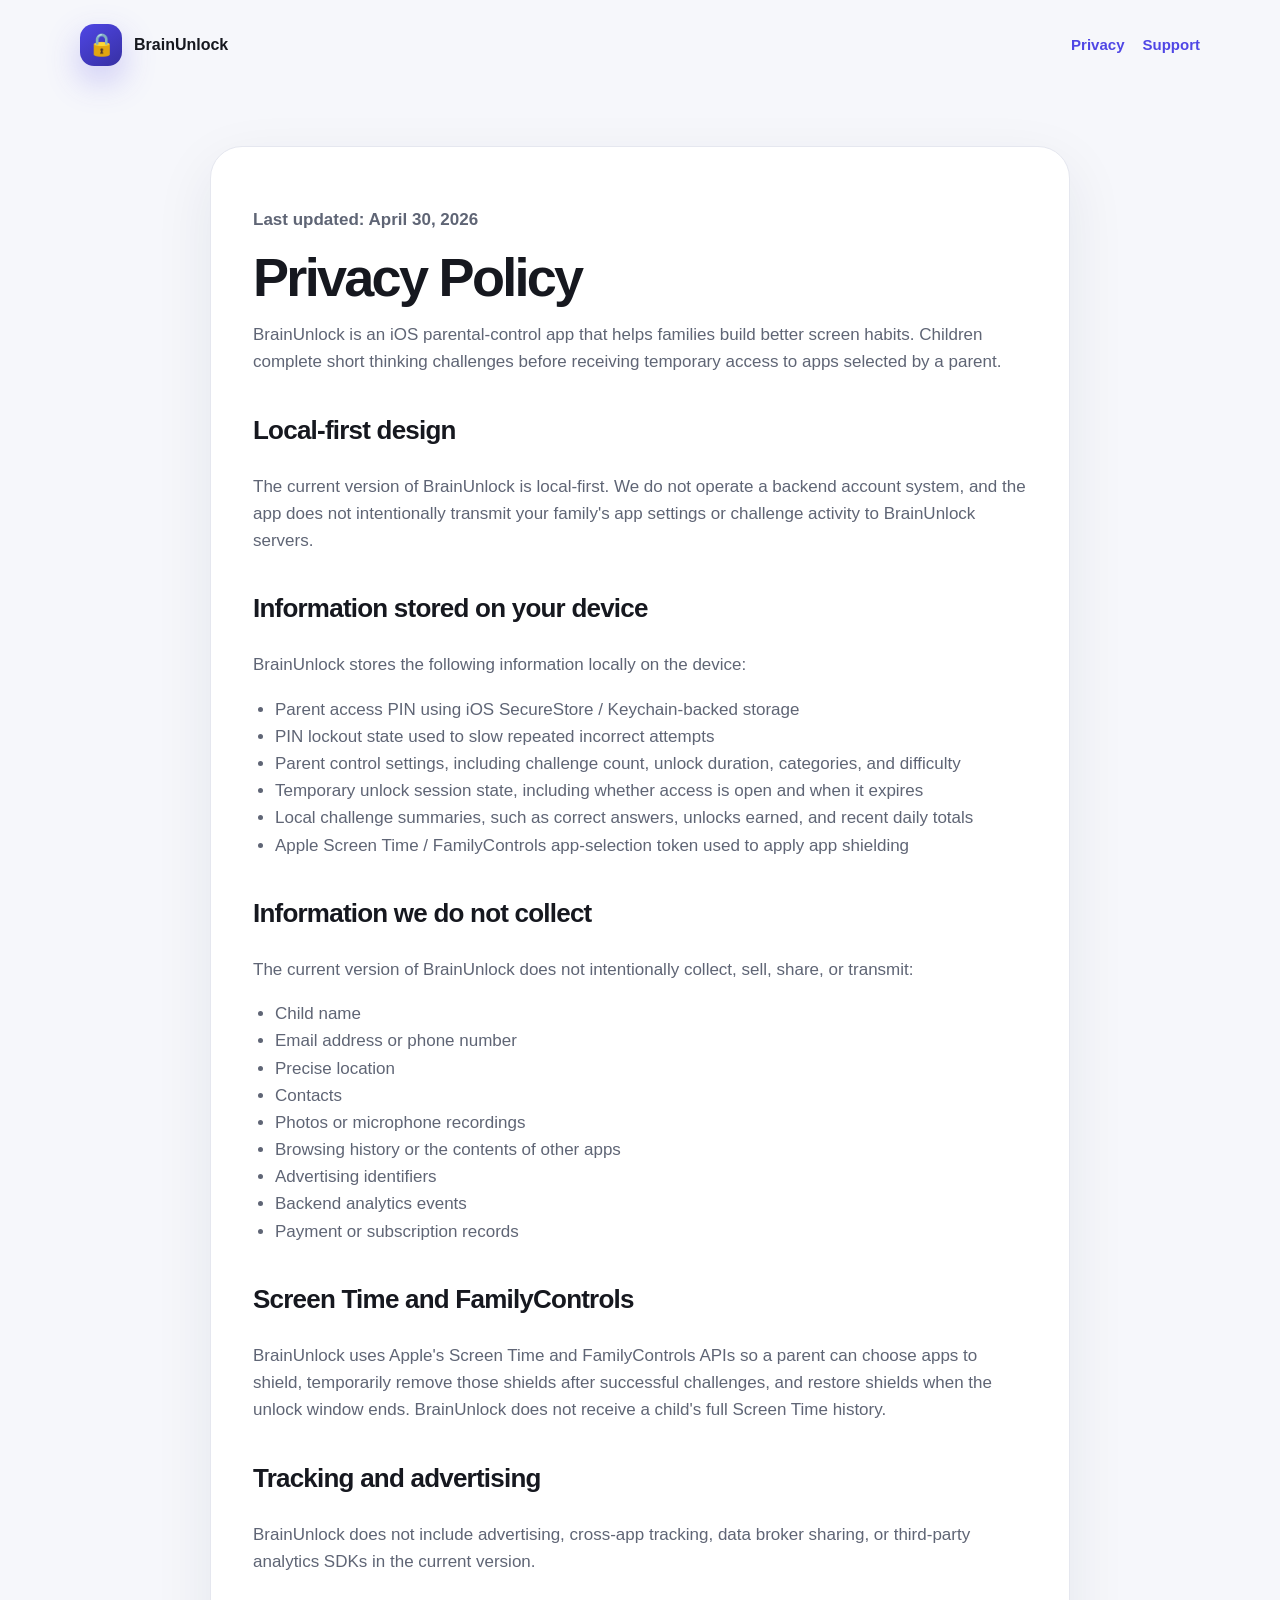
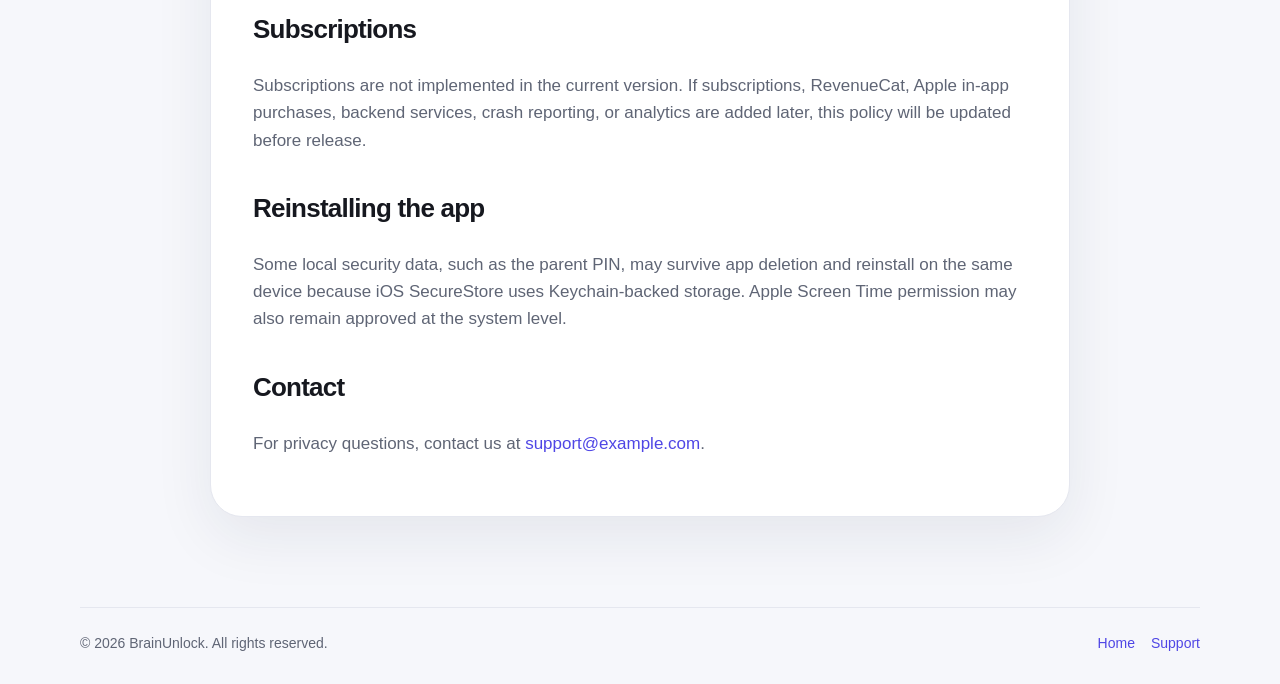
==== privacy.html @ 7a9edacd "Add BrainUnlock GitHub Pages site" ====
<!doctype html>
<html lang="en">
  <head>
    <meta charset="utf-8" />
    <meta name="viewport" content="width=device-width, initial-scale=1" />
    <meta
      name="description"
      content="BrainUnlock privacy policy for local-first parental controls and Screen Time permissions."
    />
    <title>Privacy Policy | BrainUnlock</title>
    <link rel="stylesheet" href="styles.css" />
  </head>
  <body class="policy-page">
    <header class="site-header">
      <a class="brand-lockup" href="index.html" aria-label="BrainUnlock home">
        <span class="logo-mark" aria-hidden="true">🔒</span>
        <span>BrainUnlock</span>
      </a>
      <nav class="nav-links" aria-label="Main navigation">
        <a href="privacy.html">Privacy</a>
        <a href="support.html">Support</a>
      </nav>
    </header>

    <main class="policy">
      <p class="updated">Last updated: April 30, 2026</p>
      <h1>Privacy Policy</h1>
      <p>
        BrainUnlock is an iOS parental-control app that helps families build
        better screen habits. Children complete short thinking challenges before
        receiving temporary access to apps selected by a parent.
      </p>

      <h2>Local-first design</h2>
      <p>
        The current version of BrainUnlock is local-first. We do not operate a
        backend account system, and the app does not intentionally transmit your
        family&apos;s app settings or challenge activity to BrainUnlock servers.
      </p>

      <h2>Information stored on your device</h2>
      <p>BrainUnlock stores the following information locally on the device:</p>
      <ul>
        <li>Parent access PIN using iOS SecureStore / Keychain-backed storage</li>
        <li>PIN lockout state used to slow repeated incorrect attempts</li>
        <li>Parent control settings, including challenge count, unlock duration, categories, and difficulty</li>
        <li>Temporary unlock session state, including whether access is open and when it expires</li>
        <li>Local challenge summaries, such as correct answers, unlocks earned, and recent daily totals</li>
        <li>Apple Screen Time / FamilyControls app-selection token used to apply app shielding</li>
      </ul>

      <h2>Information we do not collect</h2>
      <p>The current version of BrainUnlock does not intentionally collect, sell, share, or transmit:</p>
      <ul>
        <li>Child name</li>
        <li>Email address or phone number</li>
        <li>Precise location</li>
        <li>Contacts</li>
        <li>Photos or microphone recordings</li>
        <li>Browsing history or the contents of other apps</li>
        <li>Advertising identifiers</li>
        <li>Backend analytics events</li>
        <li>Payment or subscription records</li>
      </ul>

      <h2>Screen Time and FamilyControls</h2>
      <p>
        BrainUnlock uses Apple&apos;s Screen Time and FamilyControls APIs so a
        parent can choose apps to shield, temporarily remove those shields after
        successful challenges, and restore shields when the unlock window ends.
        BrainUnlock does not receive a child&apos;s full Screen Time history.
      </p>

      <h2>Tracking and advertising</h2>
      <p>
        BrainUnlock does not include advertising, cross-app tracking, data broker
        sharing, or third-party analytics SDKs in the current version.
      </p>

      <h2>Subscriptions</h2>
      <p>
        Subscriptions are not implemented in the current version. If subscriptions,
        RevenueCat, Apple in-app purchases, backend services, crash reporting, or
        analytics are added later, this policy will be updated before release.
      </p>

      <h2>Reinstalling the app</h2>
      <p>
        Some local security data, such as the parent PIN, may survive app deletion
        and reinstall on the same device because iOS SecureStore uses Keychain-backed
        storage. Apple Screen Time permission may also remain approved at the system level.
      </p>

      <h2>Contact</h2>
      <p>
        For privacy questions, contact us at
        <a href="mailto:support@example.com">support@example.com</a>.
      </p>
    </main>

    <footer class="site-footer">
      <span>© 2026 BrainUnlock. All rights reserved.</span>
      <span class="footer-links">
        <a href="index.html">Home</a>
        <a href="support.html">Support</a>
      </span>
    </footer>
  </body>
</html>
---- styles.css ----
:root {
  --brand: #4f46e5;
  --brand-dark: #3730a3;
  --brand-tint: #eef2ff;
  --warm: #f59e0b;
  --ink: #16181f;
  --muted: #5f6575;
  --soft: #f6f7fb;
  --card: #ffffff;
  --line: #e5e7ef;
  --success: #16a34a;
  --radius: 28px;
  --shadow: 0 24px 70px rgba(30, 41, 59, 0.12);
}

* {
  box-sizing: border-box;
}

body {
  margin: 0;
  color: var(--ink);
  background:
    radial-gradient(circle at top right, rgba(79, 70, 229, 0.13), transparent 34rem),
    radial-gradient(circle at 10% 20%, rgba(245, 158, 11, 0.1), transparent 24rem),
    var(--soft);
  font-family: ui-rounded, "SF Pro Rounded", "SF Pro Display", -apple-system, BlinkMacSystemFont, "Segoe UI", sans-serif;
  line-height: 1.6;
}

body.policy-page {
  background: var(--soft);
}

a {
  color: var(--brand);
  text-decoration: none;
}

a:hover {
  text-decoration: underline;
}

.site-header,
.hero,
.section,
.privacy-band-inner,
.site-footer {
  width: min(1120px, calc(100% - 40px));
  margin-left: auto;
  margin-right: auto;
}

.site-header {
  padding: 24px 0;
  display: flex;
  align-items: center;
  justify-content: space-between;
  gap: 20px;
}

.brand-lockup {
  display: flex;
  align-items: center;
  gap: 12px;
  font-weight: 800;
  color: var(--ink);
}

.logo-mark {
  width: 42px;
  height: 42px;
  border-radius: 14px;
  display: grid;
  place-items: center;
  color: white;
  font-size: 22px;
  background: linear-gradient(145deg, var(--brand), var(--brand-dark));
  box-shadow: 0 14px 34px rgba(79, 70, 229, 0.28);
}

.nav-links {
  display: flex;
  align-items: center;
  gap: 18px;
  font-size: 15px;
  font-weight: 700;
}

.hero {
  margin-top: 54px;
  display: grid;
  grid-template-columns: 1.1fr 0.9fr;
  gap: 48px;
  align-items: center;
}

.eyebrow {
  display: inline-flex;
  align-items: center;
  gap: 8px;
  padding: 8px 12px;
  border-radius: 999px;
  background: var(--brand-tint);
  color: var(--brand);
  font-weight: 800;
  font-size: 14px;
}

h1 {
  margin: 22px 0 18px;
  font-size: clamp(46px, 8vw, 84px);
  line-height: 0.95;
  letter-spacing: -0.06em;
}

.hero-copy {
  margin: 0 0 28px;
  max-width: 660px;
  color: var(--muted);
  font-size: clamp(18px, 2.6vw, 23px);
}

.cta-row {
  display: flex;
  flex-wrap: wrap;
  gap: 14px;
}

.button {
  display: inline-flex;
  align-items: center;
  justify-content: center;
  min-height: 52px;
  padding: 0 20px;
  border-radius: 999px;
  font-weight: 800;
  border: 1px solid transparent;
}

.button.primary {
  color: #fff;
  background: var(--brand);
  box-shadow: 0 16px 36px rgba(79, 70, 229, 0.28);
}

.button.secondary {
  color: var(--ink);
  background: rgba(255, 255, 255, 0.78);
  border-color: var(--line);
}

.phone-card {
  justify-self: center;
  width: min(360px, 100%);
  padding: 18px;
  border-radius: 46px;
  background: rgba(255, 255, 255, 0.72);
  border: 1px solid rgba(255, 255, 255, 0.9);
  box-shadow: var(--shadow);
}

.phone-screen {
  min-height: 620px;
  border-radius: 34px;
  padding: 26px;
  background:
    radial-gradient(circle at top right, rgba(79, 70, 229, 0.16), transparent 13rem),
    linear-gradient(180deg, #ffffff, #f8fafc);
  border: 1px solid var(--line);
}

.status-pill {
  width: fit-content;
  padding: 8px 12px;
  border-radius: 999px;
  color: var(--brand);
  background: var(--brand-tint);
  font-size: 13px;
  font-weight: 800;
}

.challenge-card {
  margin-top: 42px;
  padding: 28px;
  min-height: 250px;
  border-radius: 30px;
  background: #fff;
  border: 1px solid #e9ebf5;
  display: grid;
  place-items: center;
  text-align: center;
  box-shadow: 0 18px 46px rgba(30, 41, 59, 0.08);
}

.challenge-card strong {
  font-size: 30px;
  line-height: 1.16;
  letter-spacing: -0.04em;
}

.answer-lines {
  display: grid;
  gap: 12px;
  margin-top: 22px;
}

.answer-line {
  height: 48px;
  border-radius: 18px;
  background: #fff;
  border: 1px solid #e2e6f2;
}

.answer-line.active {
  border-color: rgba(79, 70, 229, 0.35);
  background: var(--brand-tint);
}

.section {
  margin-top: 88px;
}

.section-header {
  max-width: 720px;
  margin-bottom: 28px;
}

.section-header h2,
.policy h1 {
  margin: 0 0 12px;
  font-size: clamp(34px, 5vw, 54px);
  line-height: 1;
  letter-spacing: -0.05em;
}

.section-header p,
.policy p,
.policy li {
  color: var(--muted);
  font-size: 17px;
}

.grid {
  display: grid;
  grid-template-columns: repeat(3, 1fr);
  gap: 18px;
}

.card {
  padding: 26px;
  border-radius: var(--radius);
  background: rgba(255, 255, 255, 0.78);
  border: 1px solid rgba(229, 231, 239, 0.9);
  box-shadow: 0 16px 46px rgba(30, 41, 59, 0.07);
}

.card-icon {
  width: 46px;
  height: 46px;
  border-radius: 16px;
  display: grid;
  place-items: center;
  margin-bottom: 18px;
  color: var(--brand);
  background: var(--brand-tint);
  font-size: 22px;
}

.card h3 {
  margin: 0 0 8px;
  font-size: 22px;
  letter-spacing: -0.03em;
}

.card p {
  margin: 0;
  color: var(--muted);
}

.privacy-band {
  margin-top: 88px;
  padding: 56px 0;
  background: #fff;
  border-top: 1px solid var(--line);
  border-bottom: 1px solid var(--line);
}

.privacy-band-inner {
  display: grid;
  grid-template-columns: 0.85fr 1.15fr;
  gap: 36px;
}

.check-list {
  display: grid;
  gap: 12px;
  margin: 0;
  padding: 0;
  list-style: none;
}

.check-list li {
  padding: 14px 16px;
  border-radius: 18px;
  background: var(--soft);
  color: var(--ink);
  font-weight: 700;
}

.check-list li::before {
  content: "✓";
  color: var(--success);
  margin-right: 10px;
}

.policy {
  width: min(860px, calc(100% - 40px));
  margin: 56px auto 90px;
  padding: 42px;
  border-radius: 32px;
  background: #fff;
  border: 1px solid var(--line);
  box-shadow: 0 20px 60px rgba(30, 41, 59, 0.08);
}

.policy h2 {
  margin-top: 34px;
  font-size: 26px;
  letter-spacing: -0.03em;
}

.policy ul {
  padding-left: 22px;
}

.policy .updated {
  color: var(--muted);
  font-weight: 700;
}

.site-footer {
  margin-top: 80px;
  margin-bottom: 30px;
  padding-top: 24px;
  border-top: 1px solid var(--line);
  display: flex;
  justify-content: space-between;
  gap: 20px;
  color: var(--muted);
  font-size: 14px;
}

.footer-links {
  display: flex;
  gap: 16px;
}

@media (max-width: 860px) {
  .site-header,
  .site-footer {
    align-items: flex-start;
    flex-direction: column;
  }

  .hero,
  .privacy-band-inner {
    grid-template-columns: 1fr;
  }

  .hero {
    margin-top: 30px;
  }

  .grid {
    grid-template-columns: 1fr;
  }

  .phone-card {
    width: min(340px, 100%);
  }

  .phone-screen {
    min-height: 520px;
  }

  .policy {
    padding: 28px;
  }
}
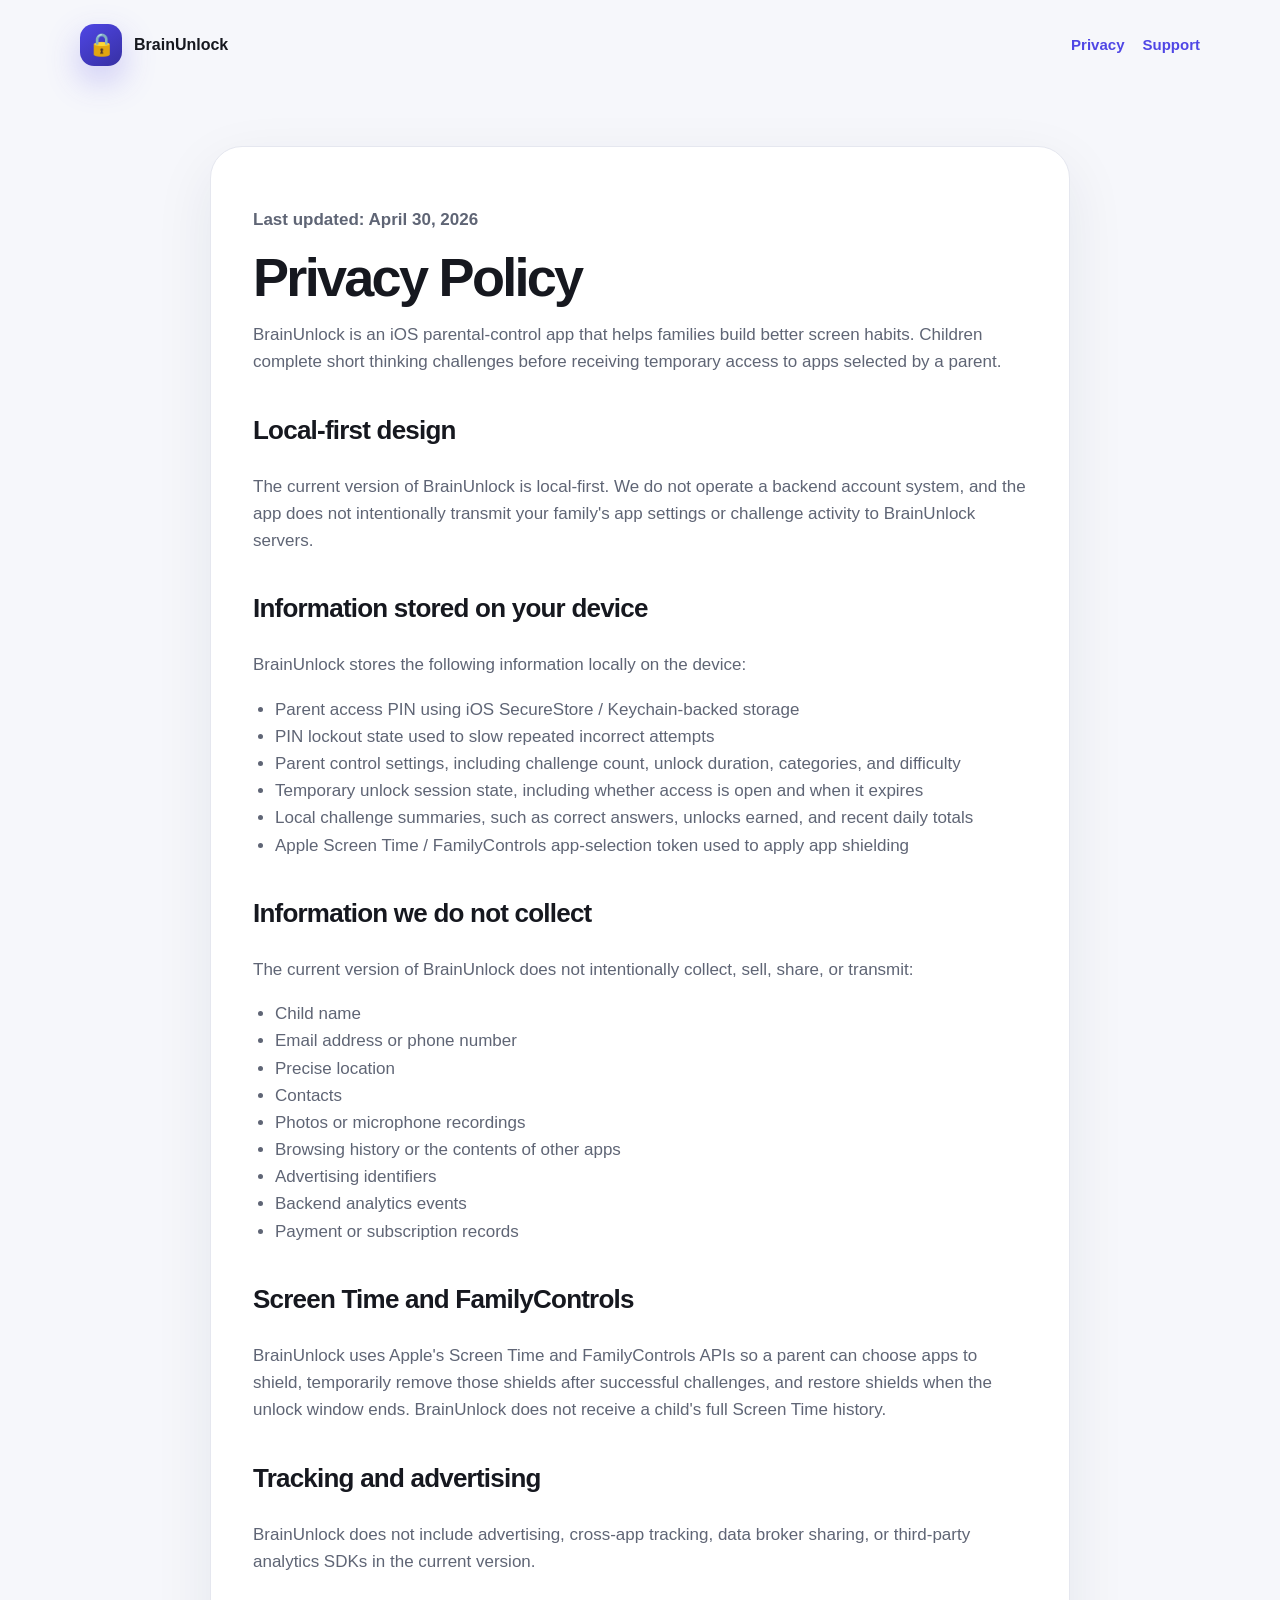
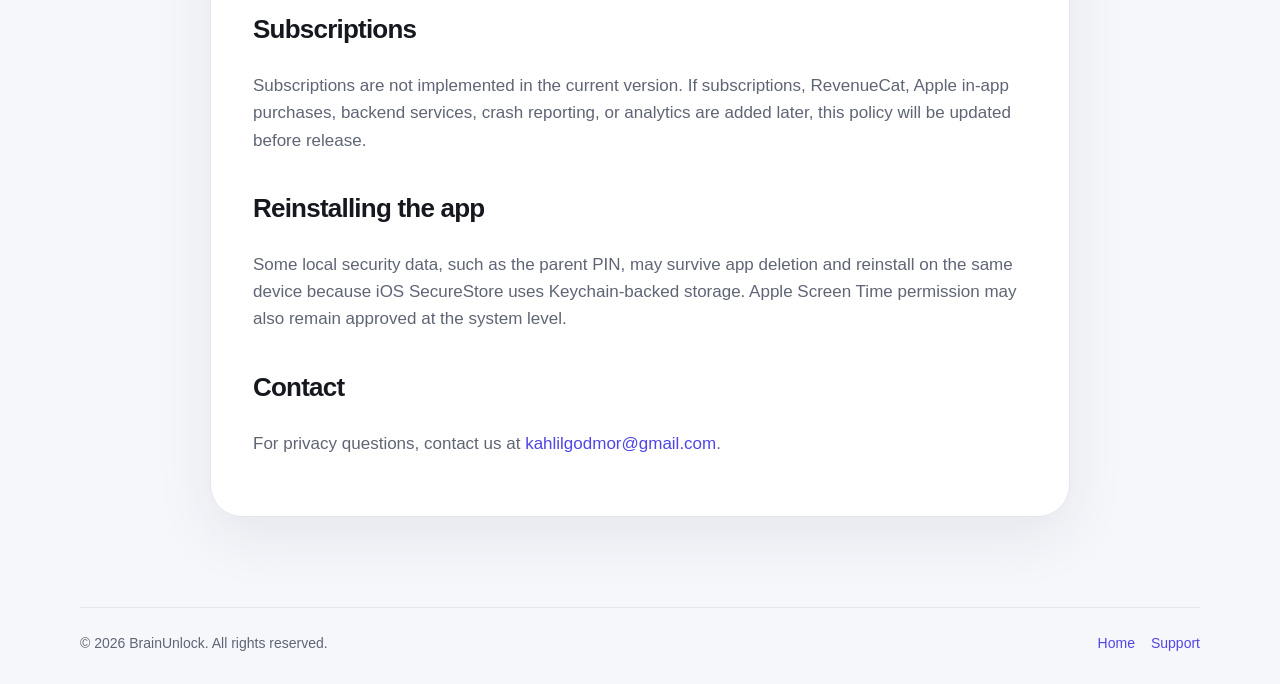
==== commit a126b1f2: "Update BrainUnlock support email" ====
--- a/privacy.html
+++ b/privacy.html
@@ -94,7 +94,7 @@
       <h2>Contact</h2>
       <p>
         For privacy questions, contact us at
-        <a href="mailto:support@example.com">support@example.com</a>.
+        <a href="mailto:kahlilgodmor@gmail.com">kahlilgodmor@gmail.com</a>.
       </p>
     </main>
 
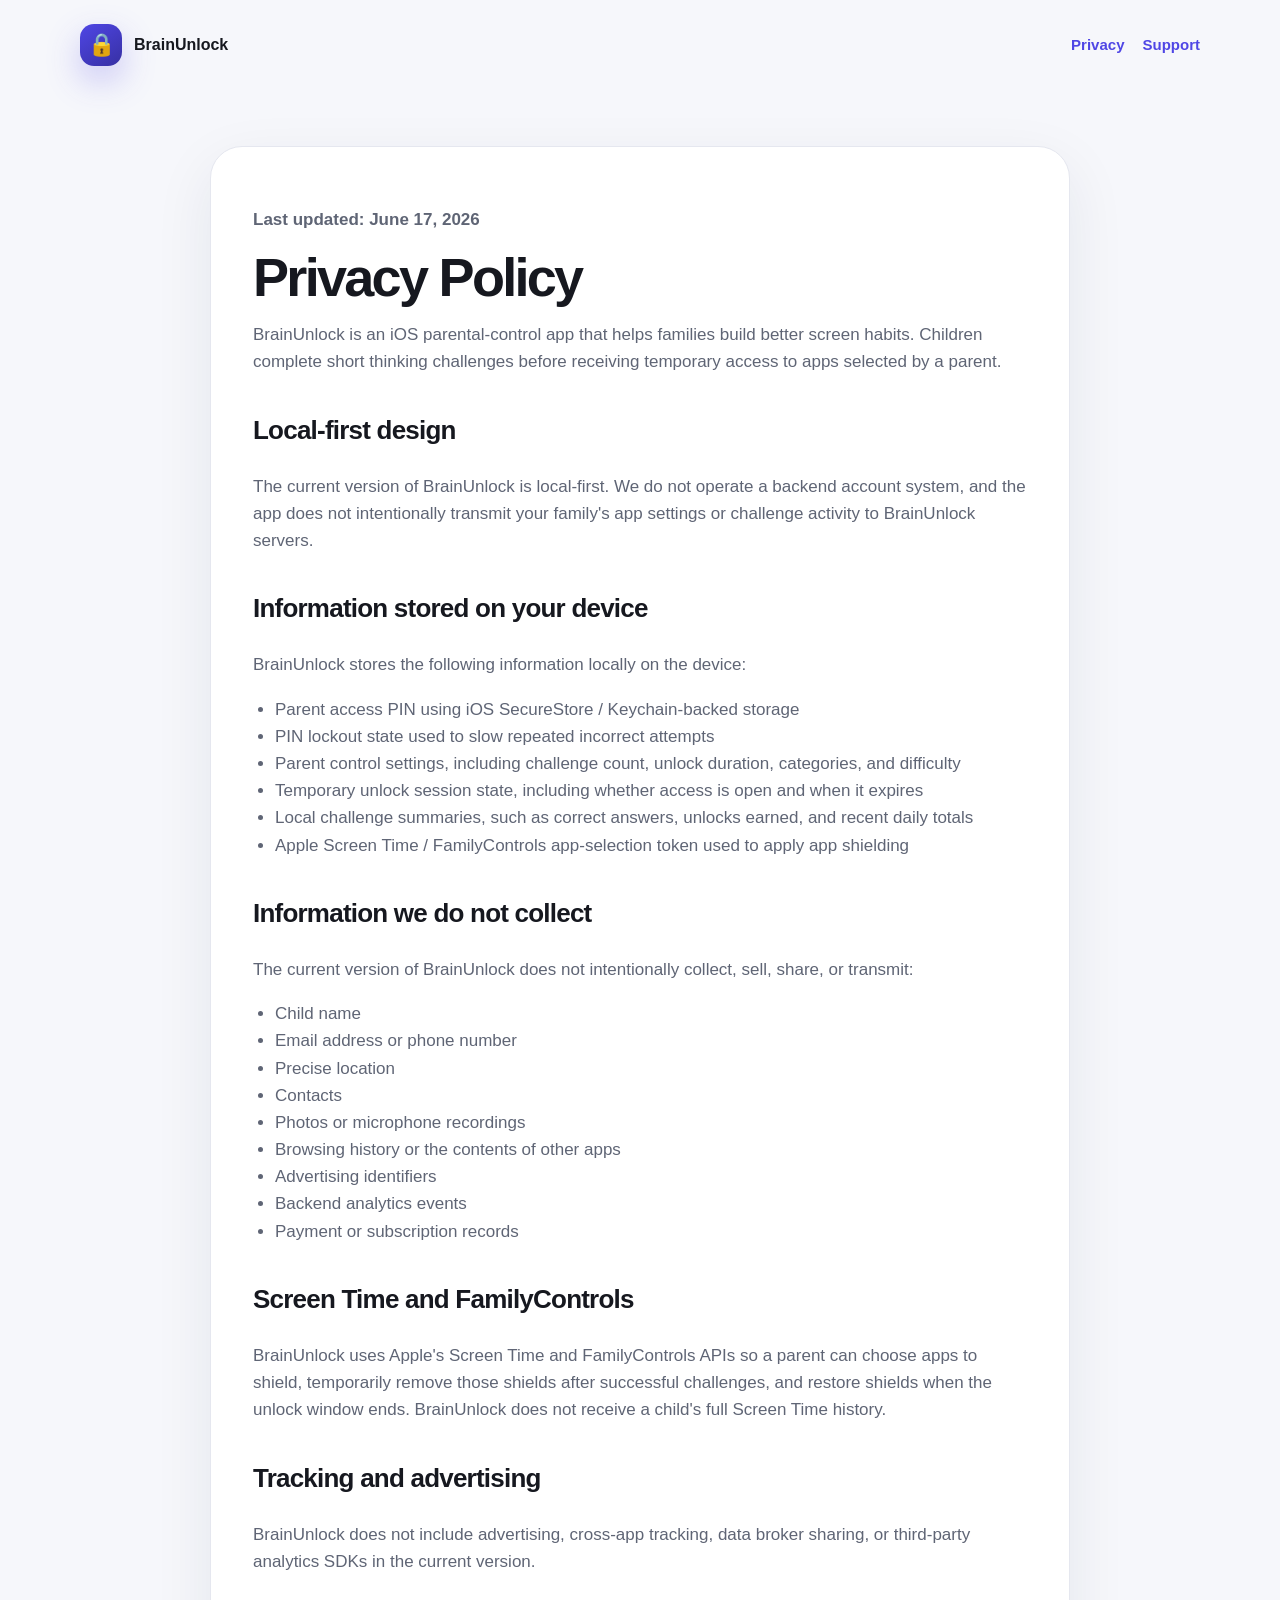
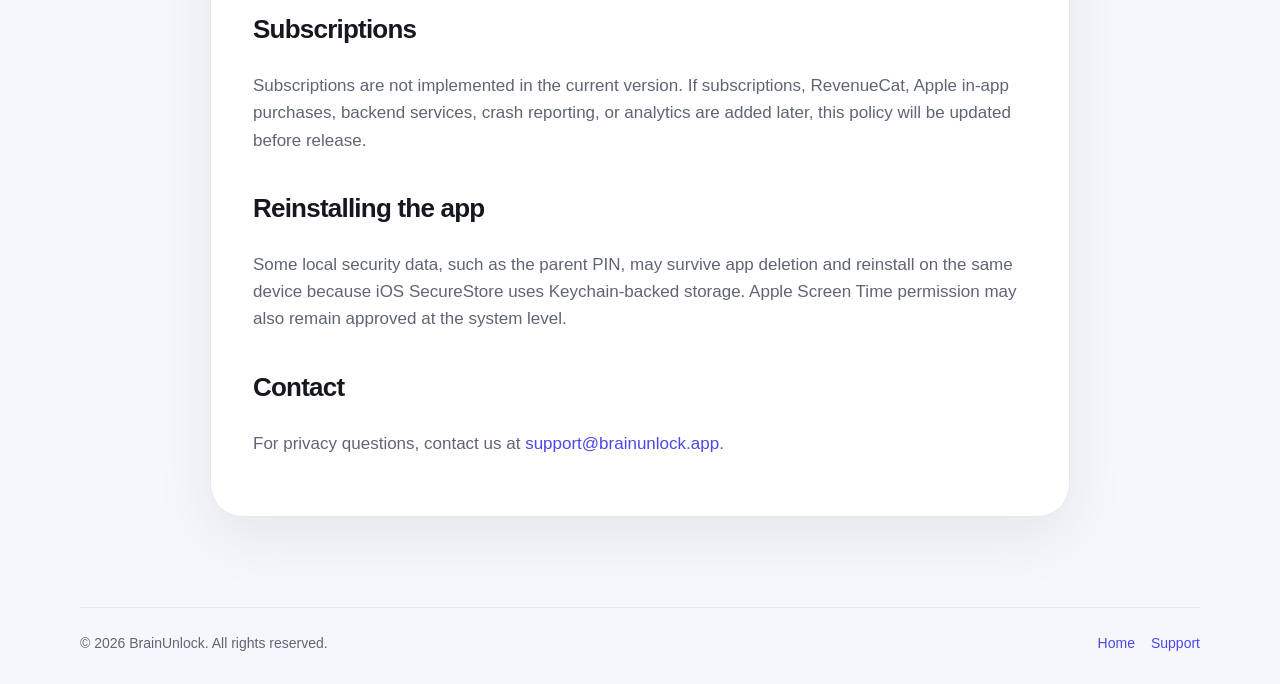
==== commit 61e1c17c: "Add App Store support page" ====
--- a/privacy.html
+++ b/privacy.html
@@ -23,7 +23,7 @@
     </header>
 
     <main class="policy">
-      <p class="updated">Last updated: April 30, 2026</p>
+      <p class="updated">Last updated: June 17, 2026</p>
       <h1>Privacy Policy</h1>
       <p>
         BrainUnlock is an iOS parental-control app that helps families build
@@ -94,7 +94,7 @@
       <h2>Contact</h2>
       <p>
         For privacy questions, contact us at
-        <a href="mailto:kahlilgodmor@gmail.com">kahlilgodmor@gmail.com</a>.
+        <a href="mailto:support@brainunlock.app">support@brainunlock.app</a>.
       </p>
     </main>
 
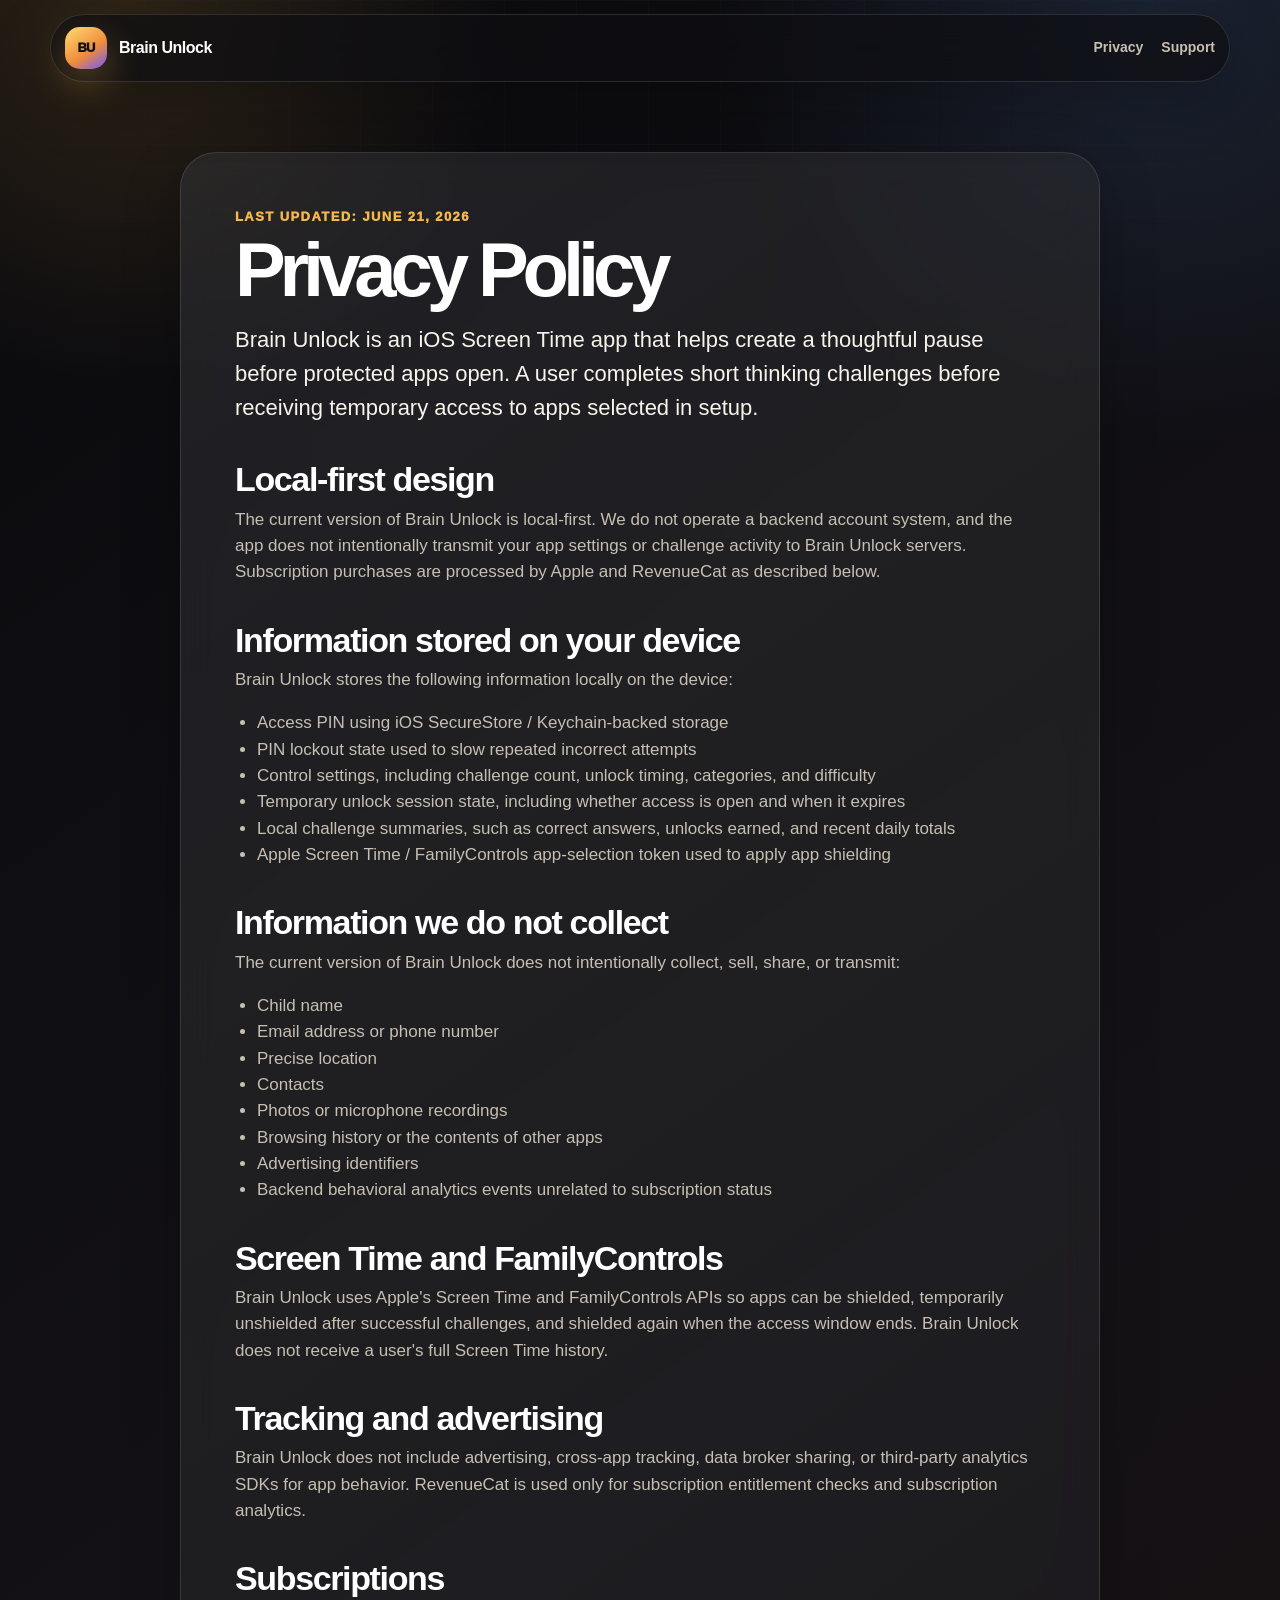
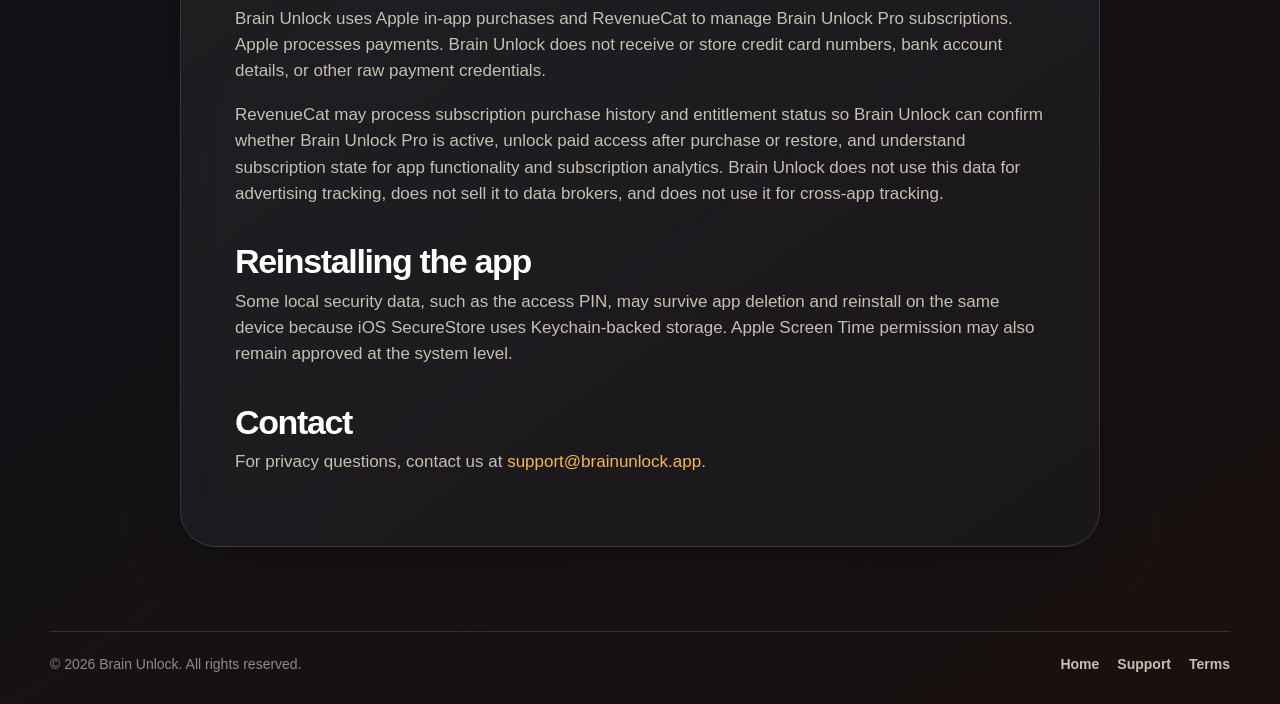
==== commit ee00f7a4: "Polish public website and custom domain" ====
--- a/privacy.html
+++ b/privacy.html
@@ -5,52 +5,54 @@
     <meta name="viewport" content="width=device-width, initial-scale=1" />
     <meta
       name="description"
-      content="BrainUnlock privacy policy for local-first parental controls and Screen Time permissions."
+      content="Brain Unlock privacy policy for local-first Screen Time controls, subscriptions, and protected app settings."
     />
-    <title>Privacy Policy | BrainUnlock</title>
+    <link rel="canonical" href="https://www.brainunlock.app/privacy.html" />
+    <title>Privacy Policy | Brain Unlock</title>
     <link rel="stylesheet" href="styles.css" />
   </head>
   <body class="policy-page">
     <header class="site-header">
-      <a class="brand-lockup" href="index.html" aria-label="BrainUnlock home">
-        <span class="logo-mark" aria-hidden="true">🔒</span>
-        <span>BrainUnlock</span>
+      <a class="brand-lockup" href="https://www.brainunlock.app/" aria-label="Brain Unlock home">
+        <span class="logo-mark" aria-hidden="true">BU</span>
+        <span>Brain Unlock</span>
       </a>
       <nav class="nav-links" aria-label="Main navigation">
-        <a href="privacy.html">Privacy</a>
-        <a href="support.html">Support</a>
+        <a href="https://www.brainunlock.app/privacy.html">Privacy</a>
+        <a href="https://www.brainunlock.app/support.html">Support</a>
       </nav>
     </header>
 
     <main class="policy">
-      <p class="updated">Last updated: June 17, 2026</p>
+      <p class="updated">Last updated: June 21, 2026</p>
       <h1>Privacy Policy</h1>
-      <p>
-        BrainUnlock is an iOS parental-control app that helps families build
-        better screen habits. Children complete short thinking challenges before
-        receiving temporary access to apps selected by a parent.
+      <p class="lead">
+        Brain Unlock is an iOS Screen Time app that helps create a thoughtful
+        pause before protected apps open. A user completes short thinking
+        challenges before receiving temporary access to apps selected in setup.
       </p>
 
       <h2>Local-first design</h2>
       <p>
-        The current version of BrainUnlock is local-first. We do not operate a
+        The current version of Brain Unlock is local-first. We do not operate a
         backend account system, and the app does not intentionally transmit your
-        family&apos;s app settings or challenge activity to BrainUnlock servers.
+        app settings or challenge activity to Brain Unlock servers. Subscription
+        purchases are processed by Apple and RevenueCat as described below.
       </p>
 
       <h2>Information stored on your device</h2>
-      <p>BrainUnlock stores the following information locally on the device:</p>
+      <p>Brain Unlock stores the following information locally on the device:</p>
       <ul>
-        <li>Parent access PIN using iOS SecureStore / Keychain-backed storage</li>
+        <li>Access PIN using iOS SecureStore / Keychain-backed storage</li>
         <li>PIN lockout state used to slow repeated incorrect attempts</li>
-        <li>Parent control settings, including challenge count, unlock duration, categories, and difficulty</li>
+        <li>Control settings, including challenge count, unlock timing, categories, and difficulty</li>
         <li>Temporary unlock session state, including whether access is open and when it expires</li>
         <li>Local challenge summaries, such as correct answers, unlocks earned, and recent daily totals</li>
         <li>Apple Screen Time / FamilyControls app-selection token used to apply app shielding</li>
       </ul>
 
       <h2>Information we do not collect</h2>
-      <p>The current version of BrainUnlock does not intentionally collect, sell, share, or transmit:</p>
+      <p>The current version of Brain Unlock does not intentionally collect, sell, share, or transmit:</p>
       <ul>
         <li>Child name</li>
         <li>Email address or phone number</li>
@@ -59,36 +61,46 @@
         <li>Photos or microphone recordings</li>
         <li>Browsing history or the contents of other apps</li>
         <li>Advertising identifiers</li>
-        <li>Backend analytics events</li>
-        <li>Payment or subscription records</li>
+        <li>Backend behavioral analytics events unrelated to subscription status</li>
       </ul>
 
       <h2>Screen Time and FamilyControls</h2>
       <p>
-        BrainUnlock uses Apple&apos;s Screen Time and FamilyControls APIs so a
-        parent can choose apps to shield, temporarily remove those shields after
-        successful challenges, and restore shields when the unlock window ends.
-        BrainUnlock does not receive a child&apos;s full Screen Time history.
+        Brain Unlock uses Apple's Screen Time and FamilyControls APIs so apps can
+        be shielded, temporarily unshielded after successful challenges, and
+        shielded again when the access window ends. Brain Unlock does not receive
+        a user's full Screen Time history.
       </p>
 
       <h2>Tracking and advertising</h2>
       <p>
-        BrainUnlock does not include advertising, cross-app tracking, data broker
-        sharing, or third-party analytics SDKs in the current version.
+        Brain Unlock does not include advertising, cross-app tracking, data broker
+        sharing, or third-party analytics SDKs for app behavior. RevenueCat is
+        used only for subscription entitlement checks and subscription analytics.
       </p>
 
       <h2>Subscriptions</h2>
       <p>
-        Subscriptions are not implemented in the current version. If subscriptions,
-        RevenueCat, Apple in-app purchases, backend services, crash reporting, or
-        analytics are added later, this policy will be updated before release.
+        Brain Unlock uses Apple in-app purchases and RevenueCat to manage Brain
+        Unlock Pro subscriptions. Apple processes payments. Brain Unlock does not
+        receive or store credit card numbers, bank account details, or other raw
+        payment credentials.
+      </p>
+      <p>
+        RevenueCat may process subscription purchase history and entitlement
+        status so Brain Unlock can confirm whether Brain Unlock Pro is active,
+        unlock paid access after purchase or restore, and understand subscription
+        state for app functionality and subscription analytics. Brain Unlock does
+        not use this data for advertising tracking, does not sell it to data
+        brokers, and does not use it for cross-app tracking.
       </p>
 
       <h2>Reinstalling the app</h2>
       <p>
-        Some local security data, such as the parent PIN, may survive app deletion
-        and reinstall on the same device because iOS SecureStore uses Keychain-backed
-        storage. Apple Screen Time permission may also remain approved at the system level.
+        Some local security data, such as the access PIN, may survive app deletion
+        and reinstall on the same device because iOS SecureStore uses
+        Keychain-backed storage. Apple Screen Time permission may also remain
+        approved at the system level.
       </p>
 
       <h2>Contact</h2>
@@ -99,10 +111,11 @@
     </main>
 
     <footer class="site-footer">
-      <span>© 2026 BrainUnlock. All rights reserved.</span>
+      <span>© 2026 Brain Unlock. All rights reserved.</span>
       <span class="footer-links">
-        <a href="index.html">Home</a>
-        <a href="support.html">Support</a>
+        <a href="https://www.brainunlock.app/">Home</a>
+        <a href="https://www.brainunlock.app/support.html">Support</a>
+        <a href="https://www.apple.com/legal/internet-services/itunes/dev/stdeula/">Terms</a>
       </span>
     </footer>
   </body>
--- a/styles.css
+++ b/styles.css
@@ -1,39 +1,70 @@
 :root {
-  --brand: #4f46e5;
-  --brand-dark: #3730a3;
-  --brand-tint: #eef2ff;
-  --warm: #f59e0b;
-  --ink: #16181f;
-  --muted: #5f6575;
-  --soft: #f6f7fb;
-  --card: #ffffff;
-  --line: #e5e7ef;
-  --success: #16a34a;
-  --radius: 28px;
-  --shadow: 0 24px 70px rgba(30, 41, 59, 0.12);
+  --ink: #f8f4ec;
+  --ink-strong: #ffffff;
+  --muted: #c7bfb2;
+  --muted-2: #918a81;
+  --deep: #0d0d10;
+  --deep-2: #15131a;
+  --panel: rgba(30, 29, 35, 0.78);
+  --panel-strong: rgba(245, 238, 225, 0.08);
+  --line: rgba(255, 255, 255, 0.12);
+  --line-strong: rgba(255, 255, 255, 0.22);
+  --gold: #f7b84b;
+  --gold-2: #f38d3d;
+  --blue: #67a9ff;
+  --green: #74df93;
+  --purple: #8f7cff;
+  --paper: #fffaf0;
+  --paper-ink: #171512;
+  --paper-muted: #625a50;
+  --radius-xl: 34px;
+  --radius-lg: 24px;
+  --radius-md: 18px;
+  --shadow: 0 28px 90px rgba(0, 0, 0, 0.38);
 }
 
 * {
   box-sizing: border-box;
+}
+
+html {
+  scroll-behavior: smooth;
 }
 
 body {
   margin: 0;
   color: var(--ink);
   background:
-    radial-gradient(circle at top right, rgba(79, 70, 229, 0.13), transparent 34rem),
-    radial-gradient(circle at 10% 20%, rgba(245, 158, 11, 0.1), transparent 24rem),
-    var(--soft);
+    radial-gradient(circle at 12% 2%, rgba(247, 184, 75, 0.18), transparent 28rem),
+    radial-gradient(circle at 92% 8%, rgba(103, 169, 255, 0.22), transparent 32rem),
+    radial-gradient(circle at 78% 72%, rgba(143, 124, 255, 0.12), transparent 30rem),
+    linear-gradient(145deg, #09090c 0%, #111016 48%, #1a120f 100%);
   font-family: ui-rounded, "SF Pro Rounded", "SF Pro Display", -apple-system, BlinkMacSystemFont, "Segoe UI", sans-serif;
-  line-height: 1.6;
+  line-height: 1.55;
+  min-height: 100vh;
+}
+
+body::before {
+  content: "";
+  position: fixed;
+  inset: 0;
+  pointer-events: none;
+  background:
+    linear-gradient(rgba(255, 255, 255, 0.026) 1px, transparent 1px),
+    linear-gradient(90deg, rgba(255, 255, 255, 0.02) 1px, transparent 1px);
+  background-size: 72px 72px;
+  mask-image: radial-gradient(circle at 50% 0%, black, transparent 72%);
 }
 
 body.policy-page {
-  background: var(--soft);
+  background:
+    radial-gradient(circle at 10% 0%, rgba(247, 184, 75, 0.15), transparent 24rem),
+    radial-gradient(circle at 90% 0%, rgba(103, 169, 255, 0.14), transparent 28rem),
+    linear-gradient(145deg, #0a0a0d, #141217 60%, #19110f);
 }
 
 a {
-  color: var(--brand);
+  color: var(--gold);
   text-decoration: none;
 }
 
@@ -44,87 +75,153 @@
 .site-header,
 .hero,
 .section,
-.privacy-band-inner,
 .site-footer {
-  width: min(1120px, calc(100% - 40px));
+  width: min(1180px, calc(100% - 40px));
   margin-left: auto;
   margin-right: auto;
 }
 
 .site-header {
-  padding: 24px 0;
+  position: sticky;
+  top: 14px;
+  z-index: 10;
+  margin-top: 14px;
+  padding: 12px 14px;
   display: flex;
   align-items: center;
   justify-content: space-between;
   gap: 20px;
+  border: 1px solid var(--line);
+  border-radius: 999px;
+  background: rgba(15, 14, 18, 0.72);
+  box-shadow: 0 18px 60px rgba(0, 0, 0, 0.26);
+  backdrop-filter: blur(18px);
 }
 
 .brand-lockup {
   display: flex;
   align-items: center;
   gap: 12px;
-  font-weight: 800;
-  color: var(--ink);
+  color: var(--ink-strong);
+  font-weight: 900;
+  letter-spacing: -0.03em;
 }
 
 .logo-mark {
   width: 42px;
   height: 42px;
-  border-radius: 14px;
+  border-radius: 15px;
   display: grid;
   place-items: center;
-  color: white;
-  font-size: 22px;
-  background: linear-gradient(145deg, var(--brand), var(--brand-dark));
-  box-shadow: 0 14px 34px rgba(79, 70, 229, 0.28);
-}
-
-.nav-links {
+  color: #111016;
+  font-size: 13px;
+  font-weight: 950;
+  letter-spacing: -0.07em;
+  background: linear-gradient(145deg, #ffdc74, #f08c3b 58%, #7058ff);
+  box-shadow: 0 14px 36px rgba(247, 184, 75, 0.32);
+}
+
+.nav-links,
+.footer-links {
   display: flex;
   align-items: center;
   gap: 18px;
-  font-size: 15px;
-  font-weight: 700;
+  font-size: 14px;
+  font-weight: 800;
+}
+
+.nav-links a {
+  color: var(--muted);
+}
+
+.nav-links a:hover {
+  color: var(--ink-strong);
 }
 
 .hero {
-  margin-top: 54px;
-  display: grid;
-  grid-template-columns: 1.1fr 0.9fr;
-  gap: 48px;
+  min-height: min(720px, calc(100vh - 88px));
+  padding: 74px 0 54px;
+  display: grid;
+  grid-template-columns: 0.92fr 1.08fr;
+  gap: 52px;
   align-items: center;
+}
+
+.hero-copy-block {
+  position: relative;
+  z-index: 2;
 }
 
 .eyebrow {
   display: inline-flex;
   align-items: center;
-  gap: 8px;
-  padding: 8px 12px;
+  gap: 9px;
+  padding: 9px 13px;
+  border: 1px solid rgba(247, 184, 75, 0.34);
   border-radius: 999px;
-  background: var(--brand-tint);
-  color: var(--brand);
-  font-weight: 800;
-  font-size: 14px;
+  color: #ffd879;
+  background: rgba(247, 184, 75, 0.12);
+  font-size: 13px;
+  font-weight: 950;
+  letter-spacing: 0.08em;
+  text-transform: uppercase;
+}
+
+.eyebrow::before {
+  content: "";
+  width: 8px;
+  height: 8px;
+  border-radius: 999px;
+  background: var(--gold);
+  box-shadow: 0 0 20px rgba(247, 184, 75, 0.75);
+}
+
+.eyebrow.subtle {
+  color: var(--muted);
+  background: rgba(255, 255, 255, 0.06);
+  border-color: var(--line);
+}
+
+h1,
+h2,
+h3,
+p {
+  margin-top: 0;
 }
 
 h1 {
-  margin: 22px 0 18px;
-  font-size: clamp(46px, 8vw, 84px);
-  line-height: 0.95;
+  margin: 24px 0 22px;
+  max-width: 720px;
+  color: var(--ink-strong);
+  font-size: clamp(50px, 7vw, 88px);
+  line-height: 0.92;
+  letter-spacing: -0.08em;
+}
+
+h2 {
+  color: var(--ink-strong);
+  font-size: clamp(36px, 5vw, 62px);
+  line-height: 0.98;
   letter-spacing: -0.06em;
 }
 
+h3 {
+  color: var(--ink-strong);
+  font-size: 22px;
+  letter-spacing: -0.04em;
+}
+
 .hero-copy {
-  margin: 0 0 28px;
-  max-width: 660px;
+  max-width: 690px;
   color: var(--muted);
-  font-size: clamp(18px, 2.6vw, 23px);
+  font-size: clamp(18px, 2vw, 23px);
 }
 
 .cta-row {
   display: flex;
   flex-wrap: wrap;
   gap: 14px;
+  margin-top: 30px;
 }
 
 .button {
@@ -132,164 +229,259 @@
   align-items: center;
   justify-content: center;
   min-height: 52px;
-  padding: 0 20px;
+  padding: 0 22px;
   border-radius: 999px;
-  font-weight: 800;
+  font-weight: 950;
+  letter-spacing: -0.02em;
   border: 1px solid transparent;
 }
 
 .button.primary {
-  color: #fff;
-  background: var(--brand);
-  box-shadow: 0 16px 36px rgba(79, 70, 229, 0.28);
+  color: #171008;
+  background: linear-gradient(135deg, #ffda73, #f48c3f);
+  box-shadow: 0 18px 42px rgba(243, 141, 61, 0.32);
 }
 
 .button.secondary {
   color: var(--ink);
-  background: rgba(255, 255, 255, 0.78);
-  border-color: var(--line);
-}
-
-.phone-card {
-  justify-self: center;
-  width: min(360px, 100%);
-  padding: 18px;
-  border-radius: 46px;
-  background: rgba(255, 255, 255, 0.72);
-  border: 1px solid rgba(255, 255, 255, 0.9);
-  box-shadow: var(--shadow);
-}
-
-.phone-screen {
-  min-height: 620px;
-  border-radius: 34px;
-  padding: 26px;
-  background:
-    radial-gradient(circle at top right, rgba(79, 70, 229, 0.16), transparent 13rem),
-    linear-gradient(180deg, #ffffff, #f8fafc);
+  background: rgba(255, 255, 255, 0.07);
+  border-color: var(--line-strong);
+}
+
+.trust-row {
+  margin-top: 26px;
+  display: flex;
+  flex-wrap: wrap;
+  gap: 10px;
+}
+
+.trust-row span {
+  padding: 9px 11px;
+  border-radius: 999px;
+  color: var(--muted);
+  background: rgba(255, 255, 255, 0.06);
   border: 1px solid var(--line);
-}
-
-.status-pill {
-  width: fit-content;
-  padding: 8px 12px;
-  border-radius: 999px;
-  color: var(--brand);
-  background: var(--brand-tint);
   font-size: 13px;
   font-weight: 800;
 }
 
-.challenge-card {
-  margin-top: 42px;
-  padding: 28px;
-  min-height: 250px;
-  border-radius: 30px;
-  background: #fff;
-  border: 1px solid #e9ebf5;
-  display: grid;
-  place-items: center;
+.hero-visual {
+  position: relative;
+  min-height: 540px;
+  border-radius: 44px;
+  overflow: hidden;
+  background: rgba(255, 255, 255, 0.06);
+  border: 1px solid var(--line);
+  box-shadow: var(--shadow);
+}
+
+.hero-visual img {
+  width: 100%;
+  height: 100%;
+  min-height: 540px;
+  object-fit: cover;
+  display: block;
+}
+
+.hero-visual::after {
+  content: "";
+  position: absolute;
+  inset: 0;
+  pointer-events: none;
+  background:
+    linear-gradient(180deg, transparent 55%, rgba(0, 0, 0, 0.35)),
+    radial-gradient(circle at 50% 12%, transparent, rgba(0, 0, 0, 0.08));
+}
+
+.floating-card {
+  position: absolute;
+  z-index: 2;
+  max-width: 260px;
+  padding: 16px;
+  border-radius: 22px;
+  background: rgba(15, 14, 18, 0.72);
+  border: 1px solid var(--line-strong);
+  box-shadow: 0 20px 56px rgba(0, 0, 0, 0.38);
+  backdrop-filter: blur(18px);
+}
+
+.floating-card strong {
+  display: block;
+  margin-top: 5px;
+  color: var(--ink-strong);
+  line-height: 1.18;
+}
+
+.top-card {
+  top: 26px;
+  left: 26px;
+}
+
+.bottom-card {
+  right: 26px;
+  bottom: 26px;
+}
+
+.mini-label {
+  display: inline-block;
+  color: var(--gold);
+  font-size: 12px;
+  font-weight: 950;
+  letter-spacing: 0.08em;
+  text-transform: uppercase;
+}
+
+.section {
+  margin-top: 90px;
+}
+
+.section-header {
+  max-width: 760px;
+  margin-bottom: 30px;
+}
+
+.section-header.centered {
+  margin-left: auto;
+  margin-right: auto;
   text-align: center;
-  box-shadow: 0 18px 46px rgba(30, 41, 59, 0.08);
-}
-
-.challenge-card strong {
-  font-size: 30px;
-  line-height: 1.16;
-  letter-spacing: -0.04em;
-}
-
-.answer-lines {
-  display: grid;
-  gap: 12px;
-  margin-top: 22px;
-}
-
-.answer-line {
-  height: 48px;
-  border-radius: 18px;
-  background: #fff;
-  border: 1px solid #e2e6f2;
-}
-
-.answer-line.active {
-  border-color: rgba(79, 70, 229, 0.35);
-  background: var(--brand-tint);
-}
-
-.section {
-  margin-top: 88px;
-}
-
-.section-header {
-  max-width: 720px;
-  margin-bottom: 28px;
-}
-
-.section-header h2,
-.policy h1 {
-  margin: 0 0 12px;
-  font-size: clamp(34px, 5vw, 54px);
-  line-height: 1;
-  letter-spacing: -0.05em;
 }
 
 .section-header p,
+.step-card p,
+.feature-card p,
+.privacy-band p,
 .policy p,
 .policy li {
   color: var(--muted);
   font-size: 17px;
 }
 
-.grid {
-  display: grid;
-  grid-template-columns: repeat(3, 1fr);
-  gap: 18px;
-}
-
-.card {
+.split-section {
+  display: grid;
+  grid-template-columns: 0.88fr 1.12fr;
+  gap: 42px;
+  align-items: start;
+}
+
+.sticky-copy {
+  position: sticky;
+  top: 120px;
+}
+
+.steps {
+  display: grid;
+  gap: 14px;
+}
+
+.step-card,
+.feature-card,
+.policy,
+.support-callout {
+  border: 1px solid var(--line);
+  background:
+    linear-gradient(145deg, rgba(255, 255, 255, 0.085), rgba(255, 255, 255, 0.035)),
+    rgba(15, 14, 18, 0.52);
+  box-shadow: 0 18px 58px rgba(0, 0, 0, 0.22);
+  backdrop-filter: blur(18px);
+}
+
+.step-card {
+  padding: 24px;
+  border-radius: var(--radius-lg);
+  display: grid;
+  grid-template-columns: auto 1fr;
+  column-gap: 18px;
+}
+
+.step-card span {
+  grid-row: span 2;
+  width: 48px;
+  height: 48px;
+  border-radius: 16px;
+  display: grid;
+  place-items: center;
+  color: #171008;
+  background: linear-gradient(135deg, #ffdc75, #f48c3f);
+  font-weight: 950;
+}
+
+.step-card h3,
+.feature-card h3 {
+  margin-bottom: 7px;
+}
+
+.step-card p,
+.feature-card p {
+  margin-bottom: 0;
+}
+
+.feature-grid {
+  display: grid;
+  grid-template-columns: repeat(3, minmax(0, 1fr));
+  gap: 16px;
+}
+
+.feature-card {
+  min-height: 260px;
   padding: 26px;
-  border-radius: var(--radius);
-  background: rgba(255, 255, 255, 0.78);
-  border: 1px solid rgba(229, 231, 239, 0.9);
-  box-shadow: 0 16px 46px rgba(30, 41, 59, 0.07);
+  border-radius: var(--radius-xl);
+  overflow: hidden;
+  position: relative;
+}
+
+.feature-card::after {
+  content: "";
+  position: absolute;
+  right: -44px;
+  bottom: -44px;
+  width: 150px;
+  height: 150px;
+  border-radius: 999px;
+  opacity: 0.16;
+  background: currentColor;
+}
+
+.feature-card.amber {
+  color: var(--gold);
+}
+
+.feature-card.blue {
+  color: var(--blue);
+}
+
+.feature-card.green {
+  color: var(--green);
 }
 
 .card-icon {
-  width: 46px;
-  height: 46px;
-  border-radius: 16px;
+  width: 52px;
+  height: 52px;
+  border-radius: 18px;
   display: grid;
   place-items: center;
-  margin-bottom: 18px;
-  color: var(--brand);
-  background: var(--brand-tint);
-  font-size: 22px;
-}
-
-.card h3 {
-  margin: 0 0 8px;
-  font-size: 22px;
-  letter-spacing: -0.03em;
-}
-
-.card p {
-  margin: 0;
-  color: var(--muted);
+  margin-bottom: 24px;
+  color: var(--ink-strong);
+  background: rgba(255, 255, 255, 0.08);
+  border: 1px solid var(--line);
+  font-size: 15px;
+  font-weight: 950;
 }
 
 .privacy-band {
-  margin-top: 88px;
-  padding: 56px 0;
-  background: #fff;
-  border-top: 1px solid var(--line);
-  border-bottom: 1px solid var(--line);
+  margin-bottom: 80px;
+  padding: 36px;
+  border-radius: 42px;
+  background:
+    radial-gradient(circle at 8% 0%, rgba(116, 223, 147, 0.16), transparent 24rem),
+    rgba(255, 255, 255, 0.06);
+  border: 1px solid var(--line);
 }
 
 .privacy-band-inner {
   display: grid;
-  grid-template-columns: 0.85fr 1.15fr;
+  grid-template-columns: 0.88fr 1.12fr;
   gap: 36px;
+  align-items: start;
 }
 
 .check-list {
@@ -301,33 +493,36 @@
 }
 
 .check-list li {
-  padding: 14px 16px;
+  padding: 15px 16px;
   border-radius: 18px;
-  background: var(--soft);
   color: var(--ink);
-  font-weight: 700;
+  background: rgba(255, 255, 255, 0.07);
+  border: 1px solid var(--line);
+  font-weight: 800;
 }
 
 .check-list li::before {
   content: "✓";
-  color: var(--success);
+  color: var(--green);
   margin-right: 10px;
 }
 
 .policy {
-  width: min(860px, calc(100% - 40px));
-  margin: 56px auto 90px;
-  padding: 42px;
-  border-radius: 32px;
-  background: #fff;
-  border: 1px solid var(--line);
-  box-shadow: 0 20px 60px rgba(30, 41, 59, 0.08);
+  width: min(920px, calc(100% - 40px));
+  margin: 70px auto 84px;
+  padding: clamp(28px, 5vw, 54px);
+  border-radius: 36px;
+}
+
+.policy h1 {
+  margin: 8px 0 18px;
+  font-size: clamp(44px, 7vw, 76px);
 }
 
 .policy h2 {
-  margin-top: 34px;
-  font-size: 26px;
-  letter-spacing: -0.03em;
+  margin: 38px 0 10px;
+  font-size: clamp(25px, 3vw, 34px);
+  letter-spacing: -0.04em;
 }
 
 .policy ul {
@@ -335,56 +530,143 @@
 }
 
 .policy .updated {
-  color: var(--muted);
-  font-weight: 700;
+  margin-bottom: 0;
+  color: var(--gold);
+  font-size: 13px;
+  font-weight: 950;
+  letter-spacing: 0.11em;
+  text-transform: uppercase;
+}
+
+.policy .lead {
+  color: var(--ink);
+  font-size: clamp(18px, 2vw, 22px);
+}
+
+.support-callout {
+  margin: 30px 0 10px;
+  padding: 24px;
+  border-radius: 26px;
+  display: flex;
+  align-items: center;
+  justify-content: space-between;
+  gap: 22px;
+}
+
+.support-callout h2 {
+  margin: 4px 0 8px;
+}
+
+.support-callout p {
+  margin-bottom: 0;
 }
 
 .site-footer {
-  margin-top: 80px;
-  margin-bottom: 30px;
-  padding-top: 24px;
+  margin-top: 20px;
+  margin-bottom: 28px;
+  padding: 22px 0 0;
   border-top: 1px solid var(--line);
   display: flex;
   justify-content: space-between;
   gap: 20px;
+  color: var(--muted-2);
+  font-size: 14px;
+}
+
+.footer-links a {
   color: var(--muted);
-  font-size: 14px;
-}
-
-.footer-links {
-  display: flex;
-  gap: 16px;
-}
-
-@media (max-width: 860px) {
+}
+
+@media (max-width: 940px) {
   .site-header,
   .site-footer {
     align-items: flex-start;
     flex-direction: column;
+    border-radius: 26px;
   }
 
   .hero,
+  .split-section,
   .privacy-band-inner {
     grid-template-columns: 1fr;
   }
 
   .hero {
-    margin-top: 30px;
-  }
-
-  .grid {
+    min-height: auto;
+    padding-top: 46px;
+  }
+
+  .sticky-copy {
+    position: static;
+  }
+
+  .feature-grid {
     grid-template-columns: 1fr;
   }
 
-  .phone-card {
-    width: min(340px, 100%);
-  }
-
-  .phone-screen {
-    min-height: 520px;
-  }
-
+  .hero-visual,
+  .hero-visual img {
+    min-height: 430px;
+  }
+
+  .floating-card {
+    position: relative;
+    inset: auto;
+    max-width: none;
+    margin: 12px;
+  }
+
+  .hero-visual {
+    display: grid;
+  }
+
+  .support-callout {
+    align-items: flex-start;
+    flex-direction: column;
+  }
+}
+
+@media (max-width: 560px) {
+  .site-header,
+  .hero,
+  .section,
+  .site-footer,
   .policy {
-    padding: 28px;
-  }
-}
+    width: min(100% - 24px, 1180px);
+  }
+
+  .nav-links,
+  .footer-links,
+  .trust-row {
+    gap: 10px;
+  }
+
+  .hero {
+    padding-top: 34px;
+    gap: 34px;
+  }
+
+  h1 {
+    font-size: clamp(48px, 15vw, 64px);
+  }
+
+  .hero-visual,
+  .hero-visual img {
+    min-height: 340px;
+    border-radius: 28px;
+  }
+
+  .step-card {
+    grid-template-columns: 1fr;
+  }
+
+  .step-card span {
+    grid-row: auto;
+    margin-bottom: 14px;
+  }
+
+  .privacy-band {
+    padding: 22px;
+    border-radius: 28px;
+  }
+}
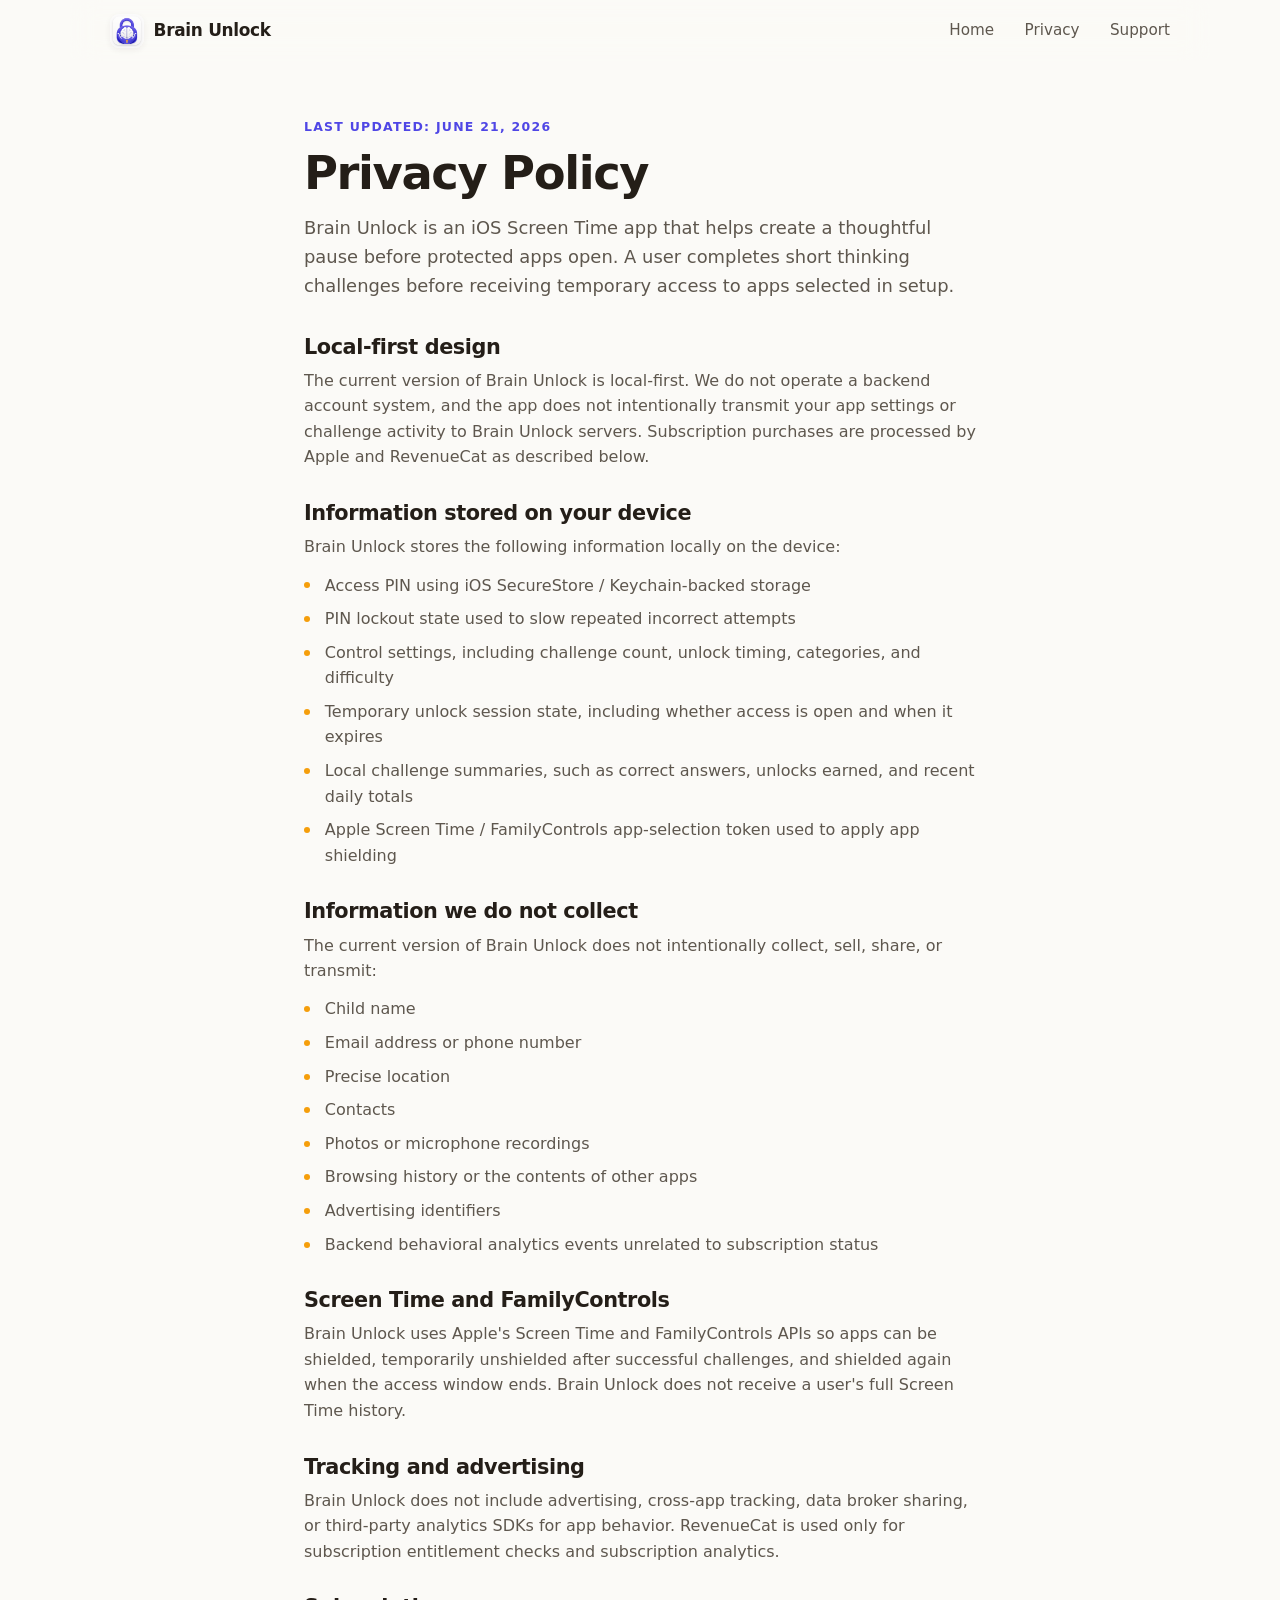
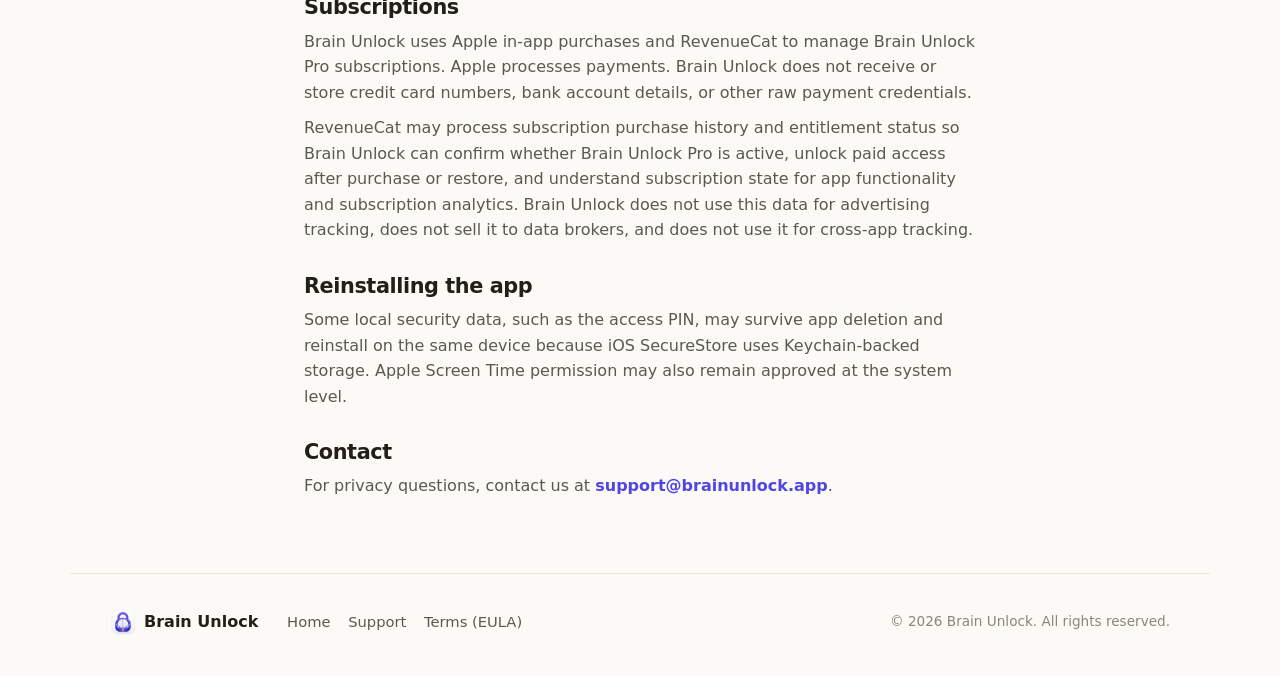
==== commit 54805092: "Redesign site: premium iOS product page (warm cream, real app UI) Replace the dark 'SaaS' look with " ====
--- a/privacy.html
+++ b/privacy.html
@@ -8,22 +8,26 @@
       content="Brain Unlock privacy policy for local-first Screen Time controls, subscriptions, and protected app settings."
     />
     <link rel="canonical" href="https://www.brainunlock.app/privacy.html" />
+    <link rel="icon" href="assets/app-icon.png" />
+    <link rel="apple-touch-icon" href="assets/app-icon.png" />
+    <meta name="theme-color" content="#FBFAF7" />
     <title>Privacy Policy | Brain Unlock</title>
     <link rel="stylesheet" href="styles.css" />
   </head>
-  <body class="policy-page">
-    <header class="site-header">
-      <a class="brand-lockup" href="https://www.brainunlock.app/" aria-label="Brain Unlock home">
-        <span class="logo-mark" aria-hidden="true">BU</span>
-        <span>Brain Unlock</span>
+  <body>
+    <header class="nav">
+      <a class="brand" href="https://www.brainunlock.app/" aria-label="Brain Unlock home">
+        <img class="brand-icon" src="assets/app-icon.png" alt="" width="34" height="34" />
+        <span class="brand-name">Brain&nbsp;Unlock</span>
       </a>
-      <nav class="nav-links" aria-label="Main navigation">
-        <a href="https://www.brainunlock.app/privacy.html">Privacy</a>
-        <a href="https://www.brainunlock.app/support.html">Support</a>
+      <nav class="nav-links" aria-label="Primary">
+        <a href="index.html">Home</a>
+        <a href="privacy.html">Privacy</a>
+        <a href="support.html">Support</a>
       </nav>
     </header>
 
-    <main class="policy">
+    <main class="legal">
       <p class="updated">Last updated: June 21, 2026</p>
       <h1>Privacy Policy</h1>
       <p class="lead">
@@ -110,13 +114,17 @@
       </p>
     </main>
 
-    <footer class="site-footer">
-      <span>© 2026 Brain Unlock. All rights reserved.</span>
-      <span class="footer-links">
-        <a href="https://www.brainunlock.app/">Home</a>
-        <a href="https://www.brainunlock.app/support.html">Support</a>
-        <a href="https://www.apple.com/legal/internet-services/itunes/dev/stdeula/">Terms</a>
-      </span>
+    <footer class="footer">
+      <div class="footer-brand">
+        <img src="assets/app-icon.png" alt="" width="26" height="26" />
+        <span>Brain Unlock</span>
+      </div>
+      <nav class="footer-links" aria-label="Footer">
+        <a href="index.html">Home</a>
+        <a href="support.html">Support</a>
+        <a href="https://www.apple.com/legal/internet-services/itunes/dev/stdeula/">Terms (EULA)</a>
+      </nav>
+      <span class="footer-copy">© 2026 Brain Unlock. All rights reserved.</span>
     </footer>
   </body>
 </html>
--- a/styles.css
+++ b/styles.css
@@ -1,672 +1,360 @@
+/* ============================================================================
+   Brain Unlock — marketing site
+   Warm, calm, premium iOS-utility aesthetic: cream paper, indigo + gold
+   accents from the app, SF-family type, real app UI recreated in CSS.
+   No JS. No external fonts. No tracking.
+   ========================================================================== */
+
 :root {
-  --ink: #f8f4ec;
-  --ink-strong: #ffffff;
-  --muted: #c7bfb2;
-  --muted-2: #918a81;
-  --deep: #0d0d10;
-  --deep-2: #15131a;
-  --panel: rgba(30, 29, 35, 0.78);
-  --panel-strong: rgba(245, 238, 225, 0.08);
-  --line: rgba(255, 255, 255, 0.12);
-  --line-strong: rgba(255, 255, 255, 0.22);
-  --gold: #f7b84b;
-  --gold-2: #f38d3d;
-  --blue: #67a9ff;
-  --green: #74df93;
-  --purple: #8f7cff;
-  --paper: #fffaf0;
-  --paper-ink: #171512;
-  --paper-muted: #625a50;
-  --radius-xl: 34px;
-  --radius-lg: 24px;
-  --radius-md: 18px;
-  --shadow: 0 28px 90px rgba(0, 0, 0, 0.38);
-}
-
-* {
-  box-sizing: border-box;
-}
-
-html {
-  scroll-behavior: smooth;
-}
+  /* Warm neutrals */
+  --ink: #241e18;
+  --ink-soft: #5e574e;
+  --ink-faint: #8c857a;
+  --cream: #fbfaf7;
+  --cream-2: #f4eee3;
+  --paper: #ffffff;
+  --line: #ece5d8;
+  --line-strong: #ddd4c4;
+
+  /* Brand accents (from the app) */
+  --indigo: #4f46e5;
+  --indigo-deep: #4338ca;
+  --indigo-tint: #eef2ff;
+  --gold: #f59e0b;
+  --gold-soft: #fdf1d6;
+  --success: #16a34a;
+  --success-tint: #e7f6ec;
+
+  /* Warm dark band */
+  --espresso: #211c16;
+  --espresso-2: #2c261d;
+  --espresso-line: rgba(255, 250, 240, 0.12);
+
+  --maxw: 1140px;
+  --r-sm: 12px;
+  --r: 18px;
+  --r-lg: 26px;
+  --r-xl: 36px;
+  --pill: 999px;
+
+  --sans: -apple-system, "SF Pro Display", "SF Pro Text", system-ui, "Segoe UI",
+    Roboto, Helvetica, Arial, sans-serif;
+
+  --shadow-sm: 0 2px 6px rgba(46, 34, 16, 0.06);
+  --shadow: 0 22px 48px -26px rgba(46, 34, 16, 0.38);
+  --shadow-lg: 0 50px 90px -36px rgba(46, 34, 16, 0.5);
+}
+
+* { box-sizing: border-box; }
+
+html { -webkit-text-size-adjust: 100%; scroll-behavior: smooth; }
 
 body {
   margin: 0;
+  font-family: var(--sans);
   color: var(--ink);
-  background:
-    radial-gradient(circle at 12% 2%, rgba(247, 184, 75, 0.18), transparent 28rem),
-    radial-gradient(circle at 92% 8%, rgba(103, 169, 255, 0.22), transparent 32rem),
-    radial-gradient(circle at 78% 72%, rgba(143, 124, 255, 0.12), transparent 30rem),
-    linear-gradient(145deg, #09090c 0%, #111016 48%, #1a120f 100%);
-  font-family: ui-rounded, "SF Pro Rounded", "SF Pro Display", -apple-system, BlinkMacSystemFont, "Segoe UI", sans-serif;
-  line-height: 1.55;
-  min-height: 100vh;
-}
-
-body::before {
-  content: "";
-  position: fixed;
-  inset: 0;
-  pointer-events: none;
-  background:
-    linear-gradient(rgba(255, 255, 255, 0.026) 1px, transparent 1px),
-    linear-gradient(90deg, rgba(255, 255, 255, 0.02) 1px, transparent 1px);
-  background-size: 72px 72px;
-  mask-image: radial-gradient(circle at 50% 0%, black, transparent 72%);
-}
-
-body.policy-page {
-  background:
-    radial-gradient(circle at 10% 0%, rgba(247, 184, 75, 0.15), transparent 24rem),
-    radial-gradient(circle at 90% 0%, rgba(103, 169, 255, 0.14), transparent 28rem),
-    linear-gradient(145deg, #0a0a0d, #141217 60%, #19110f);
-}
-
-a {
-  color: var(--gold);
-  text-decoration: none;
-}
-
-a:hover {
-  text-decoration: underline;
-}
-
-.site-header,
-.hero,
-.section,
-.site-footer {
-  width: min(1180px, calc(100% - 40px));
-  margin-left: auto;
-  margin-right: auto;
-}
-
-.site-header {
+  background: var(--cream);
+  line-height: 1.6;
+  -webkit-font-smoothing: antialiased;
+  text-rendering: optimizeLegibility;
+  overflow-x: hidden;
+}
+
+h1, h2, h3 { margin: 0; letter-spacing: -0.02em; line-height: 1.08; font-weight: 700; }
+h2 { font-size: clamp(1.7rem, 1.1rem + 2.6vw, 2.75rem); }
+h3 { font-size: 1.18rem; letter-spacing: -0.01em; }
+p { margin: 0; }
+a { color: inherit; text-decoration: none; }
+img { max-width: 100%; display: block; }
+ul, ol { margin: 0; padding: 0; list-style: none; }
+
+.kicker {
+  display: inline-block;
+  font-size: 0.78rem;
+  font-weight: 600;
+  letter-spacing: 0.14em;
+  text-transform: uppercase;
+  color: var(--indigo);
+  margin-bottom: 0.85rem;
+}
+.kicker-light { color: var(--gold); }
+
+/* ───────────────────────────── Nav ───────────────────────────── */
+.nav {
   position: sticky;
-  top: 14px;
-  z-index: 10;
-  margin-top: 14px;
-  padding: 12px 14px;
+  top: 0;
+  z-index: 50;
   display: flex;
   align-items: center;
   justify-content: space-between;
-  gap: 20px;
+  gap: 1rem;
+  max-width: var(--maxw);
+  margin: 0 auto;
+  padding: 0.85rem clamp(1.1rem, 4vw, 2.5rem);
+  background: rgba(251, 250, 247, 0.82);
+  backdrop-filter: saturate(160%) blur(14px);
+  -webkit-backdrop-filter: saturate(160%) blur(14px);
+}
+.brand { display: inline-flex; align-items: center; gap: 0.6rem; font-weight: 700; letter-spacing: -0.02em; }
+.brand-icon { border-radius: 9px; box-shadow: var(--shadow-sm); }
+.brand-name { font-size: 1.06rem; }
+.nav-links { display: flex; gap: clamp(0.9rem, 2.5vw, 1.9rem); align-items: center; }
+.nav-links a { font-size: 0.95rem; font-weight: 500; color: var(--ink-soft); transition: color 0.18s; }
+.nav-links a:hover { color: var(--ink); }
+.nav-links a[href^="#"] { display: none; }
+@media (min-width: 620px) { .nav-links a[href^="#"] { display: inline; } }
+
+/* ───────────────────────────── Buttons / chips ───────────────── */
+.btn {
+  display: inline-flex;
+  align-items: center;
+  gap: 0.5rem;
+  padding: 0.85rem 1.4rem;
+  border-radius: var(--pill);
+  font-size: 0.98rem;
+  font-weight: 600;
+  border: 1.5px solid transparent;
+  cursor: pointer;
+  transition: transform 0.16s ease, box-shadow 0.2s ease, background 0.2s ease;
+}
+.btn-primary { background: var(--indigo); color: #fff; box-shadow: 0 14px 30px -12px rgba(79, 70, 229, 0.6); }
+.btn-primary:hover { transform: translateY(-2px); background: var(--indigo-deep); }
+.btn-ghost { background: var(--paper); color: var(--ink); border-color: var(--line-strong); }
+.btn-ghost:hover { transform: translateY(-2px); border-color: var(--ink-faint); }
+.btn-soon { cursor: default; }
+.btn-soon:hover { transform: none; background: var(--indigo); }
+.soon-tag { font-style: normal; font-size: 0.66rem; font-weight: 800; letter-spacing: 0.06em; text-transform: uppercase; background: rgba(255, 255, 255, 0.22); padding: 0.12rem 0.45rem; border-radius: var(--pill); }
+
+.cta-row { display: flex; flex-wrap: wrap; gap: 0.8rem; margin-top: 1.7rem; }
+.cta-center { justify-content: center; }
+
+.chips { display: flex; flex-wrap: wrap; gap: 0.55rem; margin-top: 1.7rem; }
+.chips li {
+  font-size: 0.82rem;
+  font-weight: 600;
+  color: var(--ink-soft);
+  background: var(--paper);
   border: 1px solid var(--line);
-  border-radius: 999px;
-  background: rgba(15, 14, 18, 0.72);
-  box-shadow: 0 18px 60px rgba(0, 0, 0, 0.26);
-  backdrop-filter: blur(18px);
-}
-
-.brand-lockup {
-  display: flex;
+  padding: 0.42rem 0.85rem;
+  border-radius: var(--pill);
+  box-shadow: var(--shadow-sm);
+}
+
+/* ───────────────────────────── Hero ──────────────────────────── */
+.hero { position: relative; max-width: var(--maxw); margin: 0 auto; padding: clamp(2.5rem, 6vw, 5rem) clamp(1.1rem, 4vw, 2.5rem) clamp(3rem, 7vw, 5.5rem); overflow: hidden; }
+.hero-glow {
+  position: absolute;
+  inset: -20% -10% auto -10%;
+  height: 560px;
+  background:
+    radial-gradient(40% 60% at 78% 18%, rgba(79, 70, 229, 0.16), transparent 70%),
+    radial-gradient(38% 55% at 12% 30%, rgba(245, 158, 11, 0.14), transparent 70%);
+  pointer-events: none;
+  z-index: 0;
+}
+.hero-grid {
+  position: relative;
+  z-index: 1;
+  display: grid;
+  grid-template-columns: 1fr;
+  gap: clamp(2.5rem, 5vw, 3.5rem);
   align-items: center;
-  gap: 12px;
-  color: var(--ink-strong);
-  font-weight: 900;
-  letter-spacing: -0.03em;
-}
-
-.logo-mark {
-  width: 42px;
-  height: 42px;
-  border-radius: 15px;
-  display: grid;
-  place-items: center;
-  color: #111016;
-  font-size: 13px;
-  font-weight: 950;
-  letter-spacing: -0.07em;
-  background: linear-gradient(145deg, #ffdc74, #f08c3b 58%, #7058ff);
-  box-shadow: 0 14px 36px rgba(247, 184, 75, 0.32);
-}
-
-.nav-links,
-.footer-links {
-  display: flex;
-  align-items: center;
-  gap: 18px;
-  font-size: 14px;
-  font-weight: 800;
-}
-
-.nav-links a {
-  color: var(--muted);
-}
-
-.nav-links a:hover {
-  color: var(--ink-strong);
-}
-
-.hero {
-  min-height: min(720px, calc(100vh - 88px));
-  padding: 74px 0 54px;
-  display: grid;
-  grid-template-columns: 0.92fr 1.08fr;
-  gap: 52px;
-  align-items: center;
-}
-
-.hero-copy-block {
-  position: relative;
-  z-index: 2;
-}
+}
+@media (min-width: 900px) { .hero-grid { grid-template-columns: 1.05fr 0.95fr; } }
 
 .eyebrow {
   display: inline-flex;
   align-items: center;
-  gap: 9px;
-  padding: 9px 13px;
-  border: 1px solid rgba(247, 184, 75, 0.34);
-  border-radius: 999px;
-  color: #ffd879;
-  background: rgba(247, 184, 75, 0.12);
-  font-size: 13px;
-  font-weight: 950;
-  letter-spacing: 0.08em;
-  text-transform: uppercase;
-}
-
-.eyebrow::before {
-  content: "";
-  width: 8px;
-  height: 8px;
-  border-radius: 999px;
-  background: var(--gold);
-  box-shadow: 0 0 20px rgba(247, 184, 75, 0.75);
-}
-
-.eyebrow.subtle {
-  color: var(--muted);
-  background: rgba(255, 255, 255, 0.06);
-  border-color: var(--line);
-}
-
-h1,
-h2,
-h3,
-p {
-  margin-top: 0;
-}
-
-h1 {
-  margin: 24px 0 22px;
-  max-width: 720px;
-  color: var(--ink-strong);
-  font-size: clamp(50px, 7vw, 88px);
-  line-height: 0.92;
-  letter-spacing: -0.08em;
-}
-
-h2 {
-  color: var(--ink-strong);
-  font-size: clamp(36px, 5vw, 62px);
-  line-height: 0.98;
-  letter-spacing: -0.06em;
-}
-
-h3 {
-  color: var(--ink-strong);
-  font-size: 22px;
-  letter-spacing: -0.04em;
-}
-
-.hero-copy {
-  max-width: 690px;
-  color: var(--muted);
-  font-size: clamp(18px, 2vw, 23px);
-}
-
-.cta-row {
-  display: flex;
-  flex-wrap: wrap;
-  gap: 14px;
-  margin-top: 30px;
-}
-
-.button {
-  display: inline-flex;
-  align-items: center;
-  justify-content: center;
-  min-height: 52px;
-  padding: 0 22px;
-  border-radius: 999px;
-  font-weight: 950;
-  letter-spacing: -0.02em;
-  border: 1px solid transparent;
-}
-
-.button.primary {
-  color: #171008;
-  background: linear-gradient(135deg, #ffda73, #f48c3f);
-  box-shadow: 0 18px 42px rgba(243, 141, 61, 0.32);
-}
-
-.button.secondary {
-  color: var(--ink);
-  background: rgba(255, 255, 255, 0.07);
-  border-color: var(--line-strong);
-}
-
-.trust-row {
-  margin-top: 26px;
-  display: flex;
-  flex-wrap: wrap;
-  gap: 10px;
-}
-
-.trust-row span {
-  padding: 9px 11px;
-  border-radius: 999px;
-  color: var(--muted);
-  background: rgba(255, 255, 255, 0.06);
+  gap: 0.5rem;
+  font-size: 0.82rem;
+  font-weight: 600;
+  color: var(--ink-soft);
+  background: var(--paper);
   border: 1px solid var(--line);
-  font-size: 13px;
-  font-weight: 800;
-}
-
-.hero-visual {
-  position: relative;
-  min-height: 540px;
-  border-radius: 44px;
-  overflow: hidden;
-  background: rgba(255, 255, 255, 0.06);
-  border: 1px solid var(--line);
-  box-shadow: var(--shadow);
-}
-
-.hero-visual img {
-  width: 100%;
-  height: 100%;
-  min-height: 540px;
-  object-fit: cover;
-  display: block;
-}
-
-.hero-visual::after {
+  padding: 0.4rem 0.85rem;
+  border-radius: var(--pill);
+  box-shadow: var(--shadow-sm);
+}
+.eyebrow-dot { width: 7px; height: 7px; border-radius: 50%; background: var(--success); box-shadow: 0 0 0 3px var(--success-tint); }
+
+.hero h1 {
+  font-size: clamp(2.5rem, 1.2rem + 5.6vw, 4.4rem);
+  margin: 1.1rem 0 0;
+  letter-spacing: -0.035em;
+}
+.lede { font-size: clamp(1.05rem, 0.95rem + 0.5vw, 1.25rem); color: var(--ink-soft); margin-top: 1.1rem; max-width: 33ch; }
+
+/* ── iPhone mockups ── */
+.hero-stage { position: relative; display: flex; justify-content: center; align-items: center; min-height: 540px; }
+.phone {
+  width: 256px;
+  aspect-ratio: 256 / 532;
+  background: #0d0b09;
+  border-radius: 46px;
+  padding: 9px;
+  box-shadow: var(--shadow-lg), inset 0 0 0 2px rgba(255, 255, 255, 0.06);
+}
+.phone .screen { position: relative; height: 100%; border-radius: 38px; overflow: hidden; display: flex; flex-direction: column; }
+.phone::before {
   content: "";
   position: absolute;
-  inset: 0;
-  pointer-events: none;
-  background:
-    linear-gradient(180deg, transparent 55%, rgba(0, 0, 0, 0.35)),
-    radial-gradient(circle at 50% 12%, transparent, rgba(0, 0, 0, 0.08));
-}
-
-.floating-card {
+  top: 17px; left: 50%; transform: translateX(-50%);
+  width: 86px; height: 22px; border-radius: var(--pill);
+  background: #0d0b09; z-index: 3;
+}
+.phone-front { position: relative; z-index: 2; }
+.phone-back {
   position: absolute;
-  z-index: 2;
-  max-width: 260px;
-  padding: 16px;
+  z-index: 1;
+  transform: translate(58px, -42px) rotate(7deg) scale(0.9);
+  filter: saturate(0.92);
+  opacity: 0.96;
+}
+@media (max-width: 560px) {
+  .hero-stage { min-height: 0; }
+  .phone { width: min(74vw, 252px); }
+  .phone-back { display: none; }
+}
+
+/* Thinking-Check screen (recreates the app) */
+.screen-check { background: var(--cream); padding: 46px 16px 18px; gap: 12px; }
+.check-top { display: flex; align-items: center; justify-content: space-between; }
+.check-eyebrow { font-size: 0.62rem; font-weight: 700; letter-spacing: 0.12em; text-transform: uppercase; color: var(--ink-faint); }
+.check-progress { font-size: 0.7rem; font-weight: 800; color: var(--indigo); background: var(--indigo-tint); border: 1px solid rgba(79, 70, 229, 0.25); padding: 0.16rem 0.5rem; border-radius: var(--pill); }
+.check-bar { height: 5px; border-radius: var(--pill); background: var(--line); overflow: hidden; }
+.check-bar span { display: block; width: 40%; height: 100%; background: var(--indigo); border-radius: var(--pill); }
+.tag-row { display: flex; gap: 6px; }
+.tag { font-size: 0.6rem; font-weight: 700; letter-spacing: 0.04em; color: var(--ink-soft); background: var(--paper); border: 1px solid var(--line); padding: 0.2rem 0.5rem; border-radius: var(--pill); }
+.tag-cat { color: var(--indigo); background: var(--indigo-tint); border-color: rgba(79, 70, 229, 0.25); }
+.q-card {
+  background: var(--paper);
+  border: 2.5px solid var(--indigo);
   border-radius: 22px;
-  background: rgba(15, 14, 18, 0.72);
-  border: 1px solid var(--line-strong);
-  box-shadow: 0 20px 56px rgba(0, 0, 0, 0.38);
-  backdrop-filter: blur(18px);
-}
-
-.floating-card strong {
-  display: block;
-  margin-top: 5px;
-  color: var(--ink-strong);
-  line-height: 1.18;
-}
-
-.top-card {
-  top: 26px;
-  left: 26px;
-}
-
-.bottom-card {
-  right: 26px;
-  bottom: 26px;
-}
-
-.mini-label {
-  display: inline-block;
-  color: var(--gold);
-  font-size: 12px;
-  font-weight: 950;
-  letter-spacing: 0.08em;
-  text-transform: uppercase;
-}
-
-.section {
-  margin-top: 90px;
-}
-
-.section-header {
-  max-width: 760px;
-  margin-bottom: 30px;
-}
-
-.section-header.centered {
-  margin-left: auto;
-  margin-right: auto;
-  text-align: center;
-}
-
-.section-header p,
-.step-card p,
-.feature-card p,
-.privacy-band p,
-.policy p,
-.policy li {
-  color: var(--muted);
-  font-size: 17px;
-}
-
-.split-section {
-  display: grid;
-  grid-template-columns: 0.88fr 1.12fr;
-  gap: 42px;
-  align-items: start;
-}
-
-.sticky-copy {
-  position: sticky;
-  top: 120px;
-}
-
-.steps {
-  display: grid;
-  gap: 14px;
-}
-
-.step-card,
-.feature-card,
-.policy,
-.support-callout {
-  border: 1px solid var(--line);
-  background:
-    linear-gradient(145deg, rgba(255, 255, 255, 0.085), rgba(255, 255, 255, 0.035)),
-    rgba(15, 14, 18, 0.52);
-  box-shadow: 0 18px 58px rgba(0, 0, 0, 0.22);
-  backdrop-filter: blur(18px);
-}
-
-.step-card {
-  padding: 24px;
-  border-radius: var(--radius-lg);
-  display: grid;
-  grid-template-columns: auto 1fr;
-  column-gap: 18px;
-}
-
-.step-card span {
-  grid-row: span 2;
-  width: 48px;
-  height: 48px;
-  border-radius: 16px;
-  display: grid;
-  place-items: center;
-  color: #171008;
-  background: linear-gradient(135deg, #ffdc75, #f48c3f);
-  font-weight: 950;
-}
-
-.step-card h3,
-.feature-card h3 {
-  margin-bottom: 7px;
-}
-
-.step-card p,
-.feature-card p {
-  margin-bottom: 0;
-}
-
-.feature-grid {
-  display: grid;
-  grid-template-columns: repeat(3, minmax(0, 1fr));
-  gap: 16px;
-}
-
-.feature-card {
-  min-height: 260px;
-  padding: 26px;
-  border-radius: var(--radius-xl);
-  overflow: hidden;
-  position: relative;
-}
-
-.feature-card::after {
-  content: "";
-  position: absolute;
-  right: -44px;
-  bottom: -44px;
-  width: 150px;
-  height: 150px;
-  border-radius: 999px;
-  opacity: 0.16;
-  background: currentColor;
-}
-
-.feature-card.amber {
-  color: var(--gold);
-}
-
-.feature-card.blue {
-  color: var(--blue);
-}
-
-.feature-card.green {
-  color: var(--green);
-}
-
-.card-icon {
-  width: 52px;
-  height: 52px;
-  border-radius: 18px;
-  display: grid;
-  place-items: center;
-  margin-bottom: 24px;
-  color: var(--ink-strong);
-  background: rgba(255, 255, 255, 0.08);
-  border: 1px solid var(--line);
-  font-size: 15px;
-  font-weight: 950;
-}
-
-.privacy-band {
-  margin-bottom: 80px;
-  padding: 36px;
-  border-radius: 42px;
-  background:
-    radial-gradient(circle at 8% 0%, rgba(116, 223, 147, 0.16), transparent 24rem),
-    rgba(255, 255, 255, 0.06);
-  border: 1px solid var(--line);
-}
-
-.privacy-band-inner {
-  display: grid;
-  grid-template-columns: 0.88fr 1.12fr;
-  gap: 36px;
-  align-items: start;
-}
-
-.check-list {
-  display: grid;
-  gap: 12px;
-  margin: 0;
-  padding: 0;
-  list-style: none;
-}
-
-.check-list li {
-  padding: 15px 16px;
-  border-radius: 18px;
-  color: var(--ink);
-  background: rgba(255, 255, 255, 0.07);
-  border: 1px solid var(--line);
-  font-weight: 800;
-}
-
-.check-list li::before {
-  content: "✓";
-  color: var(--green);
-  margin-right: 10px;
-}
-
-.policy {
-  width: min(920px, calc(100% - 40px));
-  margin: 70px auto 84px;
-  padding: clamp(28px, 5vw, 54px);
-  border-radius: 36px;
-}
-
-.policy h1 {
-  margin: 8px 0 18px;
-  font-size: clamp(44px, 7vw, 76px);
-}
-
-.policy h2 {
-  margin: 38px 0 10px;
-  font-size: clamp(25px, 3vw, 34px);
-  letter-spacing: -0.04em;
-}
-
-.policy ul {
-  padding-left: 22px;
-}
-
-.policy .updated {
-  margin-bottom: 0;
-  color: var(--gold);
-  font-size: 13px;
-  font-weight: 950;
-  letter-spacing: 0.11em;
-  text-transform: uppercase;
-}
-
-.policy .lead {
-  color: var(--ink);
-  font-size: clamp(18px, 2vw, 22px);
-}
-
-.support-callout {
-  margin: 30px 0 10px;
-  padding: 24px;
-  border-radius: 26px;
-  display: flex;
-  align-items: center;
-  justify-content: space-between;
-  gap: 22px;
-}
-
-.support-callout h2 {
-  margin: 4px 0 8px;
-}
-
-.support-callout p {
-  margin-bottom: 0;
-}
-
-.site-footer {
-  margin-top: 20px;
-  margin-bottom: 28px;
-  padding: 22px 0 0;
-  border-top: 1px solid var(--line);
-  display: flex;
-  justify-content: space-between;
-  gap: 20px;
-  color: var(--muted-2);
-  font-size: 14px;
-}
-
-.footer-links a {
-  color: var(--muted);
-}
-
-@media (max-width: 940px) {
-  .site-header,
-  .site-footer {
-    align-items: flex-start;
-    flex-direction: column;
-    border-radius: 26px;
-  }
-
-  .hero,
-  .split-section,
-  .privacy-band-inner {
-    grid-template-columns: 1fr;
-  }
-
-  .hero {
-    min-height: auto;
-    padding-top: 46px;
-  }
-
-  .sticky-copy {
-    position: static;
-  }
-
-  .feature-grid {
-    grid-template-columns: 1fr;
-  }
-
-  .hero-visual,
-  .hero-visual img {
-    min-height: 430px;
-  }
-
-  .floating-card {
-    position: relative;
-    inset: auto;
-    max-width: none;
-    margin: 12px;
-  }
-
-  .hero-visual {
-    display: grid;
-  }
-
-  .support-callout {
-    align-items: flex-start;
-    flex-direction: column;
-  }
-}
-
-@media (max-width: 560px) {
-  .site-header,
-  .hero,
-  .section,
-  .site-footer,
-  .policy {
-    width: min(100% - 24px, 1180px);
-  }
-
-  .nav-links,
-  .footer-links,
-  .trust-row {
-    gap: 10px;
-  }
-
-  .hero {
-    padding-top: 34px;
-    gap: 34px;
-  }
-
-  h1 {
-    font-size: clamp(48px, 15vw, 64px);
-  }
-
-  .hero-visual,
-  .hero-visual img {
-    min-height: 340px;
-    border-radius: 28px;
-  }
-
-  .step-card {
-    grid-template-columns: 1fr;
-  }
-
-  .step-card span {
-    grid-row: auto;
-    margin-bottom: 14px;
-  }
-
-  .privacy-band {
-    padding: 22px;
-    border-radius: 28px;
-  }
-}
+  padding: 16px 14px 18px;
+  box-shadow: 5px 5px 0 0 var(--indigo);
+  margin-top: 2px;
+}
+.q-label { font-size: 0.56rem; font-weight: 800; letter-spacing: 0.13em; text-transform: uppercase; color: var(--ink-faint); }
+.q-text { font-size: 1.32rem; font-weight: 800; letter-spacing: -0.02em; margin-top: 6px; }
+.answers { display: flex; flex-direction: column; gap: 8px; margin-top: 4px; }
+.ans {
+  display: flex; align-items: center; gap: 10px;
+  font: inherit; font-size: 0.92rem; font-weight: 700; color: var(--ink);
+  text-align: left;
+  background: var(--paper);
+  border: 2.5px solid var(--indigo);
+  border-radius: var(--pill);
+  padding: 7px 8px;
+  box-shadow: 0 5px 12px -8px rgba(46, 34, 16, 0.4);
+}
+.ans .bub { width: 28px; height: 28px; border-radius: 50%; background: var(--gold); color: #1c1c1e; display: grid; place-items: center; font-size: 0.78rem; font-weight: 800; flex: none; }
+.ans-correct { border-color: var(--success); background: var(--success-tint); color: #0f7a3d; }
+.ans-correct .bub { background: var(--success); color: #fff; }
+
+/* Shield screen (back phone) */
+.screen-shield { background: var(--cream-2); align-items: center; justify-content: center; text-align: center; padding: 26px 20px; gap: 4px; }
+.shield-glyph { width: 70px; height: 70px; border-radius: 22px; background: var(--indigo-tint); color: var(--indigo); display: grid; place-items: center; margin-bottom: 12px; }
+.shield-title { font-size: 1.15rem; font-weight: 800; }
+.shield-sub { font-size: 0.78rem; color: var(--ink-soft); margin-top: 6px; }
+.shield-btn { margin-top: 16px; font-size: 0.82rem; font-weight: 700; color: #fff; background: var(--indigo); padding: 0.55rem 1.4rem; border-radius: var(--pill); }
+
+/* ───────────────────────────── Sections ──────────────────────── */
+.section { max-width: var(--maxw); margin: 0 auto; padding: clamp(3rem, 7vw, 5.5rem) clamp(1.1rem, 4vw, 2.5rem); }
+.section-soft { max-width: none; background: var(--cream-2); border-block: 1px solid var(--line); }
+.section-soft > * { max-width: var(--maxw); margin-inline: auto; }
+.section-head { max-width: 40rem; margin: 0 auto clamp(2rem, 4vw, 3rem); text-align: center; }
+.section-head p { color: var(--ink-soft); margin-top: 0.9rem; font-size: 1.05rem; }
+
+/* Flow */
+.flow { display: grid; grid-template-columns: 1fr; gap: 1rem; }
+@media (min-width: 560px) { .flow { grid-template-columns: 1fr 1fr; } }
+@media (min-width: 940px) { .flow { grid-template-columns: repeat(4, 1fr); } }
+.flow-step { position: relative; background: var(--paper); border: 1px solid var(--line); border-radius: var(--r-lg); padding: 1.5rem 1.3rem 1.4rem; box-shadow: var(--shadow-sm); transition: transform 0.2s, box-shadow 0.2s; }
+.flow-step:hover { transform: translateY(-4px); box-shadow: var(--shadow); }
+.flow-ix { position: absolute; top: 1.2rem; right: 1.3rem; font-size: 0.8rem; font-weight: 800; color: var(--line-strong); }
+.flow-ic { display: grid; place-items: center; width: 46px; height: 46px; border-radius: 14px; background: var(--indigo-tint); color: var(--indigo); margin-bottom: 1rem; }
+.flow-ic svg { width: 24px; height: 24px; }
+.flow-step h3 { margin-bottom: 0.4rem; }
+.flow-step p { font-size: 0.95rem; color: var(--ink-soft); }
+
+/* Challenges */
+.challenge-grid { display: grid; grid-template-columns: 1fr; gap: 1.1rem; }
+@media (min-width: 620px) { .challenge-grid { grid-template-columns: 1fr 1fr; } }
+@media (min-width: 980px) { .challenge-grid { grid-template-columns: repeat(4, 1fr); } }
+.ch-card { background: var(--paper); border: 1px solid var(--line); border-radius: var(--r-lg); padding: 1.1rem 1.1rem 1.4rem; box-shadow: var(--shadow-sm); transition: transform 0.2s, box-shadow 0.2s; }
+.ch-card:hover { transform: translateY(-4px); box-shadow: var(--shadow); }
+.ch-art { height: 116px; border-radius: var(--r); background: var(--cream); border: 1px solid var(--line); display: flex; align-items: center; justify-content: center; gap: 8px; margin-bottom: 1rem; overflow: hidden; }
+.ch-card h3 { margin-bottom: 0.4rem; }
+.ch-card p { font-size: 0.92rem; color: var(--ink-soft); }
+/* challenge art bits */
+.ch-pill { font-size: 1.05rem; font-weight: 800; color: var(--ink); background: var(--paper); border: 2px solid var(--indigo); border-radius: var(--pill); padding: 0.35rem 0.9rem; box-shadow: 3px 3px 0 0 var(--indigo); }
+.ch-art-think { flex-direction: column; }
+.ch-dots { display: flex; gap: 6px; margin-top: 12px; }
+.ch-dots i { width: 8px; height: 8px; border-radius: 50%; background: var(--line-strong); }
+.ch-dots i.on { background: var(--success); }
+.setcard { width: 34px; height: 50px; background: var(--paper); border: 1px solid var(--line); border-radius: 8px; display: grid; place-items: center; box-shadow: var(--shadow-sm); }
+.setcard svg { width: 20px; height: 20px; }
+.ch-art-path { padding: 8px 12px; }
+.ch-art-memory { display: grid; grid-template-columns: repeat(3, 26px); grid-auto-rows: 26px; gap: 7px; }
+.mtile { border-radius: 7px; background: var(--paper); border: 1px solid var(--line); }
+.mtile.on { background: var(--gold); border-color: var(--gold); box-shadow: 0 0 0 3px var(--gold-soft); }
+
+/* Why (warm dark band) */
+.why { max-width: none; background: var(--espresso); color: #f6f1e8; }
+.why-inner { max-width: var(--maxw); margin: 0 auto; display: grid; grid-template-columns: 1fr; gap: clamp(1.6rem, 4vw, 3rem); }
+@media (min-width: 880px) { .why-inner { grid-template-columns: 0.9fr 1.1fr; align-items: start; } }
+.why-head h2 { color: #fdfbf6; }
+.why-head p { color: rgba(246, 241, 232, 0.72); margin-top: 1rem; font-size: 1.05rem; }
+.why-list { display: grid; gap: 0.7rem; }
+.why-list li { background: var(--espresso-2); border: 1px solid var(--espresso-line); border-radius: var(--r); padding: 1.05rem 1.2rem; font-size: 0.97rem; color: rgba(246, 241, 232, 0.78); }
+.why-list strong { display: block; color: #fdfbf6; font-weight: 700; margin-bottom: 0.2rem; }
+
+/* Trust */
+.trust { display: grid; grid-template-columns: 1fr; gap: clamp(1.6rem, 4vw, 3rem); align-items: start; }
+@media (min-width: 860px) { .trust { grid-template-columns: 0.85fr 1.15fr; } }
+.trust-head p { color: var(--ink-soft); margin-top: 0.9rem; font-size: 1.05rem; }
+.trust-links { display: flex; gap: 0.7rem; margin-top: 1.4rem; flex-wrap: wrap; }
+.trust-list { display: grid; grid-template-columns: 1fr; gap: 0.7rem; }
+@media (min-width: 560px) { .trust-list { grid-template-columns: 1fr 1fr; } }
+.trust-list li { display: flex; align-items: center; gap: 0.7rem; background: var(--paper); border: 1px solid var(--line); border-radius: var(--r); padding: 0.9rem 1rem; font-size: 0.95rem; font-weight: 500; box-shadow: var(--shadow-sm); }
+.trust-list svg { width: 20px; height: 20px; flex: none; color: var(--success); background: var(--success-tint); border-radius: 50%; padding: 3px; }
+
+/* Closing */
+.closing { text-align: center; }
+.closing-icon { margin: 0 auto 1.2rem; border-radius: 20px; box-shadow: var(--shadow); }
+.closing p { color: var(--ink-soft); margin-top: 0.8rem; font-size: 1.08rem; }
+
+/* ───────────────────────────── Footer ────────────────────────── */
+.footer { max-width: var(--maxw); margin: 0 auto; padding: 2.2rem clamp(1.1rem, 4vw, 2.5rem) 2.6rem; border-top: 1px solid var(--line); display: flex; flex-wrap: wrap; align-items: center; gap: 1rem 1.8rem; }
+.footer-brand { display: inline-flex; align-items: center; gap: 0.5rem; font-weight: 700; }
+.footer-brand img { border-radius: 7px; }
+.footer-links { display: flex; flex-wrap: wrap; gap: 1.1rem; }
+.footer-links a { font-size: 0.92rem; color: var(--ink-soft); transition: color 0.18s; }
+.footer-links a:hover { color: var(--ink); }
+.footer-copy { font-size: 0.85rem; color: var(--ink-faint); margin-left: auto; }
+
+/* ───────────────────────────── Legal pages ───────────────────── */
+.legal { max-width: 46rem; margin: 0 auto; padding: clamp(2rem, 5vw, 3.5rem) clamp(1.1rem, 4vw, 2rem) 4rem; }
+.legal .updated { font-size: 0.78rem; font-weight: 700; letter-spacing: 0.1em; text-transform: uppercase; color: var(--indigo); margin: 0 0 0.7rem; }
+.legal h1 { font-size: clamp(2rem, 1.4rem + 2.4vw, 2.9rem); letter-spacing: -0.03em; }
+.legal .lead { font-size: 1.12rem; color: var(--ink-soft); margin: 1rem 0 2.2rem; }
+.legal h2 { font-size: 1.3rem; margin: 2rem 0 0.6rem; }
+.legal p { color: var(--ink-soft); margin: 0.6rem 0; }
+.legal ul { display: grid; gap: 0.5rem; margin: 0.8rem 0; }
+.legal ul li { position: relative; padding-left: 1.3rem; color: var(--ink-soft); }
+.legal ul li::before { content: ""; position: absolute; left: 0; top: 0.62em; width: 6px; height: 6px; border-radius: 50%; background: var(--gold); }
+.legal a { color: var(--indigo); font-weight: 600; }
+.legal a:hover { text-decoration: underline; }
+.support-callout { display: flex; flex-wrap: wrap; align-items: center; justify-content: space-between; gap: 1rem; background: var(--paper); border: 1px solid var(--line); border-radius: var(--r-lg); padding: 1.4rem 1.5rem; margin: 1.6rem 0; box-shadow: var(--shadow-sm); }
+.support-callout h2 { margin: 0.2rem 0 0; color: var(--indigo); }
+.support-callout p { margin-top: 0.5rem; }
+.mini-label { font-size: 0.72rem; font-weight: 700; letter-spacing: 0.1em; text-transform: uppercase; color: var(--ink-faint); }
+
+/* ───────────────────────────── Motion ────────────────────────── */
+@keyframes rise { from { opacity: 0; transform: translateY(18px); } to { opacity: 1; transform: none; } }
+.reveal { animation: rise 0.7s cubic-bezier(0.22, 0.61, 0.36, 1) both; animation-delay: var(--d, 0ms); }
+@media (prefers-reduced-motion: reduce) {
+  .reveal { animation: none; }
+  html { scroll-behavior: auto; }
+  .btn:hover, .flow-step:hover, .ch-card:hover { transform: none; }
+}
